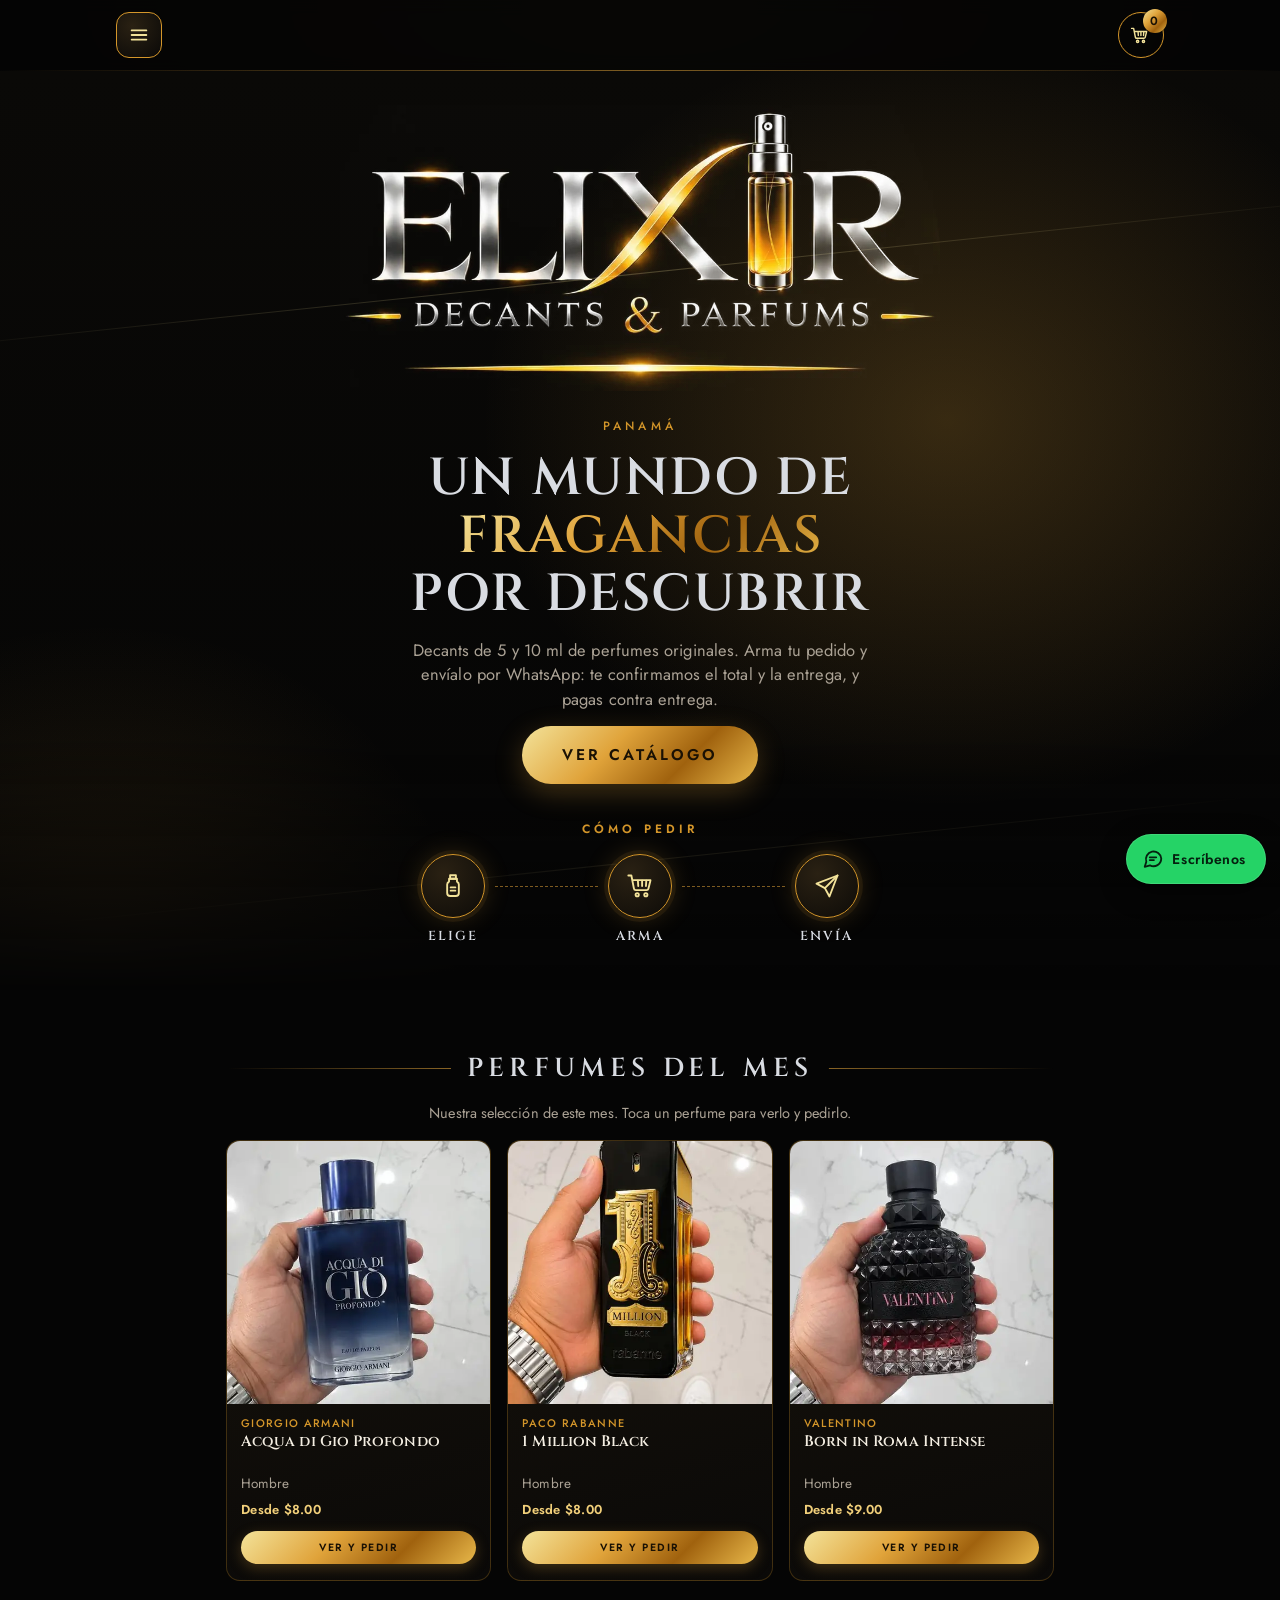
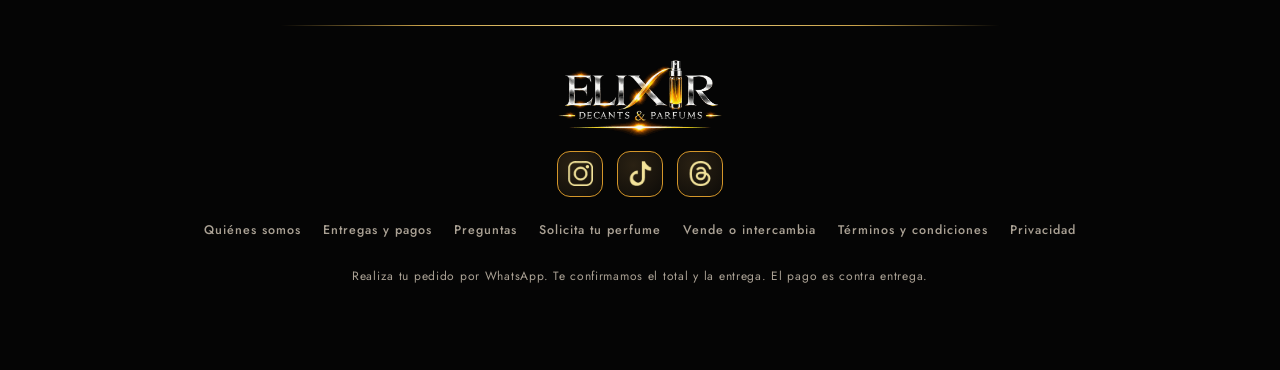
==== index.html @ bfa47cfe "Update index.html" ====
<!DOCTYPE html>
<html lang="es">
<head>
<meta charset="utf-8">
<meta name="viewport" content="width=device-width, initial-scale=1">
<title>ELIXIR Decants &amp; Parfums · Perfumes originales en Panamá</title>
<meta name="description" content="Decants de 5 y 10 ml de perfumes originales, de diseñador y árabes, en Panamá. Arma tu pedido y envíalo por WhatsApp.">
<link rel="canonical" href="https://elixirpty.github.io/">
<meta name="robots" content="index,follow,max-image-preview:large">
<meta name="theme-color" content="#050505">
<meta property="og:type" content="website">
<meta property="og:locale" content="es_PA">
<meta property="og:site_name" content="ELIXIR Decants &amp; Parfums">
<meta property="og:title" content="ELIXIR Decants &amp; Parfums · Perfumes originales en Panamá">
<meta property="og:description" content="Decants de 5 y 10 ml de perfumes originales, de diseñador y árabes, en Panamá. Arma tu pedido y envíalo por WhatsApp.">
<meta property="og:url" content="https://elixirpty.github.io/">
<meta property="og:image" content="https://elixirpty.github.io/img/og.jpg">
<meta name="twitter:card" content="summary">
<link rel="icon" type="image/png" href="img/favicon.png">
<link rel="apple-touch-icon" href="img/apple-touch-icon.png">
<script type="application/ld+json">
{"@context":"https://schema.org","@graph":[
{"@type":"WebSite","@id":"https://elixirpty.github.io/#web","url":"https://elixirpty.github.io/","name":"ELIXIR Decants & Parfums","inLanguage":"es-PA"},
{"@type":"OnlineStore","@id":"https://elixirpty.github.io/#tienda","name":"ELIXIR Decants & Parfums","alternateName":"ELIXIR","url":"https://elixirpty.github.io/","logo":"https://elixirpty.github.io/img/logo-redondo.jpg","image":"https://elixirpty.github.io/img/og.jpg","description":"Decants de 5 y 10 ml de perfumes originales, de diseñador y árabes, en Panamá.","areaServed":{"@type":"Country","name":"Panamá"},"sameAs":["https://instagram.com/elixirdecantspty","https://www.tiktok.com/@elixirpty","https://www.threads.net/@elixirdecantspty"]}
]}
</script>
<link rel="preconnect" href="https://fonts.googleapis.com">
<link rel="preconnect" href="https://fonts.gstatic.com" crossorigin>
<link href="https://fonts.googleapis.com/css2?family=Cinzel:wght@500;600;700&family=Jost:wght@400;500;600&display=swap" rel="stylesheet">
<link rel="stylesheet" href="assets/app.css?v=14">
<link rel="stylesheet" href="assets/vitrina.css?v=5">
</head>
<body data-page="inicio">
<noscript><p style="padding:24px">Activa JavaScript para ver el catálogo y armar tu pedido. Páginas: <a href="index.html">Inicio</a> · <a href="catalogo.html">Catálogo</a> · <a href="promo.html">Promo</a> · <a href="quienes-somos.html">Quiénes somos</a> · <a href="entregas.html">Entregas y pagos</a> · <a href="preguntas-frecuentes.html">Preguntas</a></p></noscript>
<div id="page">
  <main id="main">
<section class="hero" id="top">
      <div class="hero-bg" aria-hidden="true"></div>
      <div class="wrap hero-in">
        <img class="hero-logo" src="img/logo-letras.webp" alt="ELIXIR Decants &amp; Parfums" width="1020" height="486" fetchpriority="high">
        <div class="hero-copy">
          <p class="kick">Panamá</p>
          <h1>Un mundo de <em>fragancias</em> por descubrir</h1>
          <p class="lead">Decants de 5 y 10 ml de perfumes originales. Arma tu pedido y envíalo por WhatsApp: te confirmamos el total y la entrega, y pagas contra entrega.</p>
          <a class="cta" href="catalogo.html">Ver catálogo</a>
        </div>
        <div class="how">
          <h2 class="how-t" id="how-title">Cómo pedir</h2>
          <ol class="steps2" aria-labelledby="how-title">
            <li><span class="si" aria-hidden="true"><svg viewBox="0 0 24 24" fill="none" stroke="currentColor" stroke-width="1.6" stroke-linecap="round" stroke-linejoin="round"><path d="M9.5 2.8h5v3h-5z"/><path d="M8.6 5.8h6.8v2.4c1 .5 1.6 1.4 1.6 2.6V18a2.6 2.6 0 0 1-2.6 2.6H9.6A2.6 2.6 0 0 1 7 18v-7.2c0-1.2.6-2.1 1.6-2.6z"/><path d="M10 13.2h4M10 16h4"/></svg></span><b>Elige</b><span class="sr">Selecciona tu fragancia y tamaño.</span></li>
            <li><span class="si" aria-hidden="true"><svg viewBox="0 0 24 24" fill="none" stroke="currentColor" stroke-width="1.6" stroke-linecap="round" stroke-linejoin="round"><path d="M2 3h2.6l2.2 11.2a1.6 1.6 0 0 0 1.6 1.3h9.2a1.6 1.6 0 0 0 1.6-1.2L21 7H5.4"/><path d="M10.2 7.4l.3 4.6M13.8 7.4v4.6M17.4 7.4l-.3 4.6"/><circle cx="9.6" cy="19.5" r="1.4"/><circle cx="17" cy="19.5" r="1.4"/></svg></span><b>Arma</b><span class="sr">Revisa tu pedido y completa tus datos.</span></li>
            <li><span class="si" aria-hidden="true"><svg viewBox="0 0 24 24" fill="none" stroke="currentColor" stroke-width="1.6" stroke-linecap="round" stroke-linejoin="round"><path d="M21 3 10.2 13.8"/><path d="M21 3l-6.9 18-3.9-7.2L3 10z"/></svg></span><b>Envía</b><span class="sr">Envíalo por WhatsApp y lo confirmamos contigo.</span></li>
          </ol>
        </div>
      </div>
    </section>
    <section class="wrap" id="mes" hidden>
      <div class="tools"><h2><span class="ttl">Perfumes del mes</span></h2></div>
      <p class="mes-sub">Nuestra selección de este mes. Toca un perfume para verlo y pedirlo.</p>
      <div class="mes-grid" id="mes-grid"></div>
    </section>
<section class="wrap reviews" id="resenas" aria-labelledby="res-title" hidden>
      <h2 id="res-title">Lo que dicen nuestros clientes</h2>
      <div class="rv-list" id="rv-list"></div>
    </section>
  </main>
</div>
<script src="data/catalogo.js?v=20261120030827"></script>
<script src="assets/app.js?v=28"></script>
<script src="assets/vitrina.js?v=5"></script>
</body>
</html>
---- assets/app.css ----
:root{
  /* Identidad ELIXIR: negro profundo, dorado ámbar del logo y plata cromada. Cinzel para títulos (como las letras del logo), Jost para el resto. */
  --bg:#050505; --surface:#100e0b; --ink:#F4EEE2; --muted:#ABA295; --line:rgba(212,150,42,.26);
  --accent:#E0A33A; --accent-ink:#1A1104;
  --gold-hi:#F3E39A; --gold:#D4962A; --gold-lo:#9A5F0C; --silver:#D9DCE2;
  --gold-grad:linear-gradient(135deg,#F3E39A 0%,#E0A33A 38%,#A0620E 68%,#E8B84A 100%);
  --wa:#25D366; --wa-ink:#04180B; --warn:#FF8F7E;
  --glass:#1B1812; --glass-line:rgba(212,150,42,.45); --cap:#E0A33A; --liq-d:#8A6A2C; --liq-a:#E0A33A;
  --paper:#F4EEE2; --paper-ink:#111; --scrim:rgba(0,0,0,.72);
  --display:"Cinzel","Trajan Pro","Times New Roman",serif;
  --body:"Jost","Futura","Avenir Next",system-ui,-apple-system,"Segoe UI",sans-serif;
  --mono:"Jost","Futura",system-ui,-apple-system,"Segoe UI",sans-serif;
  color-scheme:dark;
}

*{box-sizing:border-box}
[hidden]{display:none!important}
html{-webkit-text-size-adjust:100%}
body{margin:0;background:var(--bg);color:var(--ink);font-family:var(--body);font-size:16px;line-height:1.5;padding-bottom:84px}
button,input,select,textarea{font-family:inherit}
:focus-visible{outline:2px solid var(--accent);outline-offset:2px}
.sr{position:absolute;width:1px;height:1px;overflow:hidden;clip:rect(0 0 0 0);white-space:nowrap}
.wrap{max-width:1080px;margin:0 auto;padding:0 16px}

.preview{background:var(--ink);color:var(--bg);font:12px/1.4 var(--mono);padding:8px 16px;text-align:center}

/* Encabezado */
.top{position:sticky;top:0;z-index:20;background:color-mix(in srgb,var(--bg) 92%,transparent);backdrop-filter:blur(8px);-webkit-backdrop-filter:blur(8px);border-bottom:1px solid var(--line)}
.top .wrap{display:flex;align-items:center;justify-content:space-between;gap:12px;height:62px}
.brand{display:flex;flex-direction:column;line-height:1}
.brand b{font-family:var(--display);font-weight:600;font-size:22px;letter-spacing:.24em}
.brand span{font:500 10px var(--mono);letter-spacing:.16em;text-transform:uppercase;color:var(--muted);margin-top:5px}
.cartbtn{display:inline-flex;align-items:center;gap:9px;border:1px solid var(--ink);background:transparent;color:var(--ink);padding:8px 8px 8px 15px;border-radius:999px;font:600 14px var(--body);cursor:pointer}
.cartbtn .n{background:var(--accent);color:var(--accent-ink);min-width:24px;height:24px;padding:0 6px;border-radius:12px;display:inline-grid;place-items:center;font:500 12px var(--mono)}

/* Portada */
.hero{padding-top:38px;padding-bottom:18px}
.hero h1{font-family:var(--display);font-weight:500;font-size:clamp(34px,7.4vw,60px);line-height:1.04;letter-spacing:-.01em;margin:0 0 14px;max-width:15ch;text-wrap:balance}
.hero h1 em{font-style:italic;color:var(--accent)}
.hero p.lead{max-width:50ch;color:var(--muted);margin:0 0 24px}
.steps{display:grid;grid-template-columns:repeat(3,1fr);list-style:none;margin:0;padding:0;border:1px solid var(--line);border-radius:10px;background:var(--surface)}
.steps li{padding:13px 15px;border-right:1px solid var(--line);font-size:14px;line-height:1.4}
.steps li:last-child{border-right:0}
.steps b{display:block;font:500 11px var(--mono);letter-spacing:.12em;text-transform:uppercase;color:var(--accent);margin-bottom:5px}
@media (max-width:600px){
  .steps{grid-template-columns:1fr}
  .steps li{border-right:0;border-bottom:1px solid var(--line)}
  .steps li:last-child{border-bottom:0}
}

/* Filtros */
.tools{display:flex;flex-wrap:wrap;gap:12px 16px;align-items:center;justify-content:space-between;padding:26px 0 14px}
.tools :is(h1,h2){font:500 12px var(--mono);letter-spacing:.14em;text-transform:uppercase;margin:0;color:var(--muted);width:100%}
.chips{display:flex;gap:8px;flex-wrap:wrap}
.chip{border:1px solid var(--line);background:transparent;color:var(--ink);padding:8px 15px;border-radius:999px;font:500 14px var(--body);cursor:pointer}
.chip[aria-pressed="true"]{background:var(--ink);color:var(--bg);border-color:var(--ink)}
.search{flex:1 1 180px;max-width:320px}

/* Formularios */
input[type=text],input[type=email],input[type=search],input[type=date],input[type=time],select,textarea{width:100%;font-size:16px;color:var(--ink);background:var(--surface);border:1px solid var(--line);border-radius:8px;padding:11px 12px;line-height:1.3}
textarea{resize:vertical}
.bad{border-color:var(--warn)!important;box-shadow:0 0 0 1px var(--warn)}

/* Catálogo */
.grid{display:grid;grid-template-columns:1fr;gap:16px;padding-bottom:44px}
@media (min-width:640px){.grid{grid-template-columns:1fr 1fr}}
@media (min-width:1000px){.grid{grid-template-columns:repeat(3,1fr)}}
.card{display:grid;grid-template-columns:1fr;gap:14px;align-content:start;background:var(--surface);border:1px solid var(--line);border-radius:12px;padding:14px 14px 16px}
.vial{background:radial-gradient(circle at 50% 30%,var(--surface),var(--glass));border:1px solid var(--line);border-radius:10px;aspect-ratio:1/1;display:grid;place-items:center;overflow:hidden}
.vial svg{height:82%;width:auto;display:block}
.glass{fill:var(--glass);stroke:var(--glass-line);stroke-width:1.5}
.cap{fill:var(--cap)}
.liq-a{fill:var(--liq-a)}
.liq-d{fill:var(--liq-d)}
.paper{fill:var(--paper)}
.vt{font:500 8px var(--mono);fill:var(--paper-ink)}
.vt.big{font-size:10px}
.shine{fill:#fff;opacity:.45}
.shadow{fill:var(--ink);opacity:.14}
.marca{font:500 12px var(--mono);letter-spacing:.16em;text-transform:uppercase;color:var(--accent);margin:2px 0 4px}
.modelo{font-family:var(--display);font-weight:500;font-size:24px;line-height:1.1;margin:0 0 9px;text-wrap:balance}
.meta{font-size:13px;color:var(--muted);margin:0 0 8px;display:flex;flex-wrap:wrap;gap:6px 8px;align-items:center}
.tag{font:500 11px var(--mono);letter-spacing:.08em;text-transform:uppercase;padding:2px 7px;border:1px solid currentColor;border-radius:4px}
.tag.arabe{color:var(--accent)}
.tag.dis{color:var(--muted)}
.sku{font:11px var(--mono);letter-spacing:.08em;color:var(--muted);margin:0;text-transform:uppercase}
.incart{font:500 12px var(--mono);color:var(--accent);margin:6px 0 0;min-height:18px}
.sizes{grid-column:1/-1;display:grid;grid-template-columns:repeat(var(--n,3),minmax(0,1fr));gap:8px;border:0;padding:0;margin:0;min-width:0}
.sizes label{position:relative;display:block}
.sizes input{position:absolute;inset:0;width:100%;height:100%;margin:0;opacity:0;cursor:pointer}
.opt{display:flex;flex-direction:column;align-items:center;gap:2px;padding:10px 4px;border:1px solid var(--line);border-radius:8px;background:var(--bg)}
.opt .ml{font:500 12px var(--mono);letter-spacing:.06em;text-transform:uppercase;color:var(--muted)}
.opt .pr{font:500 15px var(--mono);font-variant-numeric:tabular-nums}
.sizes input:checked + .opt{border-color:var(--accent);box-shadow:inset 0 0 0 1px var(--accent);background:var(--surface)}
.sizes input:checked + .opt .ml{color:var(--accent)}
.sizes input:focus-visible + .opt{outline:2px solid var(--accent);outline-offset:2px}
.add{grid-column:1/-1;display:flex;justify-content:space-between;align-items:center;gap:12px;border:0;border-radius:8px;background:var(--ink);color:var(--bg);font:600 15px var(--body);padding:13px 16px;cursor:pointer}
.add .pr{font:500 15px var(--mono);font-variant-numeric:tabular-nums}
.add.ok{background:var(--accent);color:var(--accent-ink)}
.empty-cat{grid-column:1/-1;color:var(--muted);padding:24px 0}

/* Pie */
.foot{border-top:1px solid var(--line);padding:28px 0 36px;color:var(--muted);font-size:14px}
.foot .wrap{display:grid;gap:6px}
.foot b{font-family:var(--display);font-weight:600;letter-spacing:.2em;color:var(--ink)}
.foot p{margin:0}
.foot .fine{font:12px/1.5 var(--mono)}

/* Barra inferior */
.bar{position:fixed;left:0;right:0;bottom:0;z-index:30;background:var(--ink);color:var(--bg);padding:8px 16px calc(8px + env(safe-area-inset-bottom));display:none}
.bar.on{display:block}
.bar button{display:flex;width:100%;max-width:1080px;margin:0 auto;justify-content:space-between;align-items:center;gap:12px;background:none;border:0;color:inherit;font:600 15px var(--body);padding:8px 0;cursor:pointer}
.bar .t{font:500 16px var(--mono);font-variant-numeric:tabular-nums}

/* Panel del pedido */
.scrim{position:fixed;inset:0;background:var(--scrim);z-index:40;opacity:0;pointer-events:none;transition:opacity .2s}
.scrim.on{opacity:1;pointer-events:auto}
.drawer{position:fixed;z-index:50;left:0;right:0;bottom:0;height:92%;display:flex;flex-direction:column;background:var(--bg);color:var(--ink);border-radius:16px 16px 0 0;box-shadow:0 -8px 30px rgba(0,0,0,.25);transform:translateY(100%);visibility:hidden;transition:transform .25s ease,visibility 0s linear .25s}
.drawer.on{transform:none;visibility:visible;transition:transform .25s ease,visibility 0s}
@media (min-width:760px){
  .drawer{left:auto;top:0;width:470px;height:100%;border-radius:0;transform:translateX(100%)}
}
@media (prefers-reduced-motion:reduce){.drawer,.scrim{transition:none!important}}
.dhead{display:flex;justify-content:space-between;align-items:flex-start;gap:12px;padding:18px 16px 12px;border-bottom:1px solid var(--line)}
.dhead h2{font-family:var(--display);font-weight:500;font-size:28px;line-height:1.1;margin:0}
.dhead .code{font:500 12px var(--mono);letter-spacing:.1em;color:var(--muted);margin:4px 0 0}
.x{border:1px solid var(--line);background:transparent;color:var(--ink);width:40px;height:40px;border-radius:50%;font-size:20px;line-height:1;cursor:pointer;flex:none}
.dbody{flex:1;overflow-y:auto;padding:4px 16px 24px;overscroll-behavior:contain}
.empty{padding:32px 0;color:var(--muted)}
.sent{margin:14px 0 4px;padding:14px;border:1px solid var(--accent);border-radius:10px;background:var(--surface)}
.sent p{margin:0 0 10px;font-size:14px}
.sent b{font-family:var(--mono);font-weight:500}
.lines{list-style:none;margin:0;padding:0}
.line{display:grid;grid-template-columns:1fr auto;gap:3px 12px;padding:14px 0;border-bottom:1px solid var(--line);align-items:center}
.ln-name{margin:0;font-weight:600;line-height:1.25}
.ln-total{margin:0;font:500 15px var(--mono);font-variant-numeric:tabular-nums;text-align:right}
.ln-size{margin:0;font-size:13px;color:var(--muted)}
.step{display:inline-flex;align-items:center;gap:2px;justify-self:end;margin-top:4px}
.step button{width:40px;height:40px;border:1px solid var(--line);background:var(--surface);color:var(--ink);border-radius:8px;font-size:18px;cursor:pointer}
.step span{min-width:30px;text-align:center;font:500 15px var(--mono)}
.sum{padding:14px 0;border-bottom:1px solid var(--line);display:grid;gap:6px}
.sum div{display:flex;justify-content:space-between;font-size:14px}
.sum dt{color:var(--muted)}
.sum dd{margin:0;font:500 14px var(--mono);font-variant-numeric:tabular-nums}
.sum{margin:0}
.dbody h3{font:500 12px var(--mono);letter-spacing:.14em;text-transform:uppercase;color:var(--muted);margin:22px 0 12px}
.field{display:grid;gap:6px;margin:0 0 14px;border:0;padding:0;min-width:0}
.field > label,.field > legend{font:500 12px var(--mono);letter-spacing:.08em;text-transform:uppercase;color:var(--muted);padding:0}
.hint{font-size:13px;color:var(--muted);margin:0}
.row2{display:grid;grid-template-columns:1fr 1fr;gap:10px}
.seg2{display:grid;grid-template-columns:1fr 1fr;gap:8px}
.seg2 label{position:relative;display:block}
.seg2 input{position:absolute;inset:0;width:100%;height:100%;margin:0;opacity:0;cursor:pointer}
.seg2 .opt{padding:12px 6px;font-weight:500;font-size:15px}
.seg2 input:checked + .opt{border-color:var(--accent);box-shadow:inset 0 0 0 1px var(--accent);background:var(--surface);color:var(--accent)}
.seg2 input:focus-visible + .opt{outline:2px solid var(--accent);outline-offset:2px}
details{margin-top:6px}
summary{cursor:pointer;font-size:14px;color:var(--muted);padding:6px 0}
details textarea{font:13px/1.5 var(--mono);margin-top:8px}
.dfoot{padding:12px 16px calc(12px + env(safe-area-inset-bottom));border-top:1px solid var(--line);background:var(--bg);display:grid;gap:8px}
.tot{display:flex;justify-content:space-between;align-items:baseline}
.tot span{font:500 12px var(--mono);letter-spacing:.1em;text-transform:uppercase;color:var(--muted)}
.tot b{font:500 24px var(--mono);font-variant-numeric:tabular-nums}
.errs{border:1px solid var(--warn);border-radius:8px;padding:8px 12px;font-size:14px;line-height:1.35;color:var(--warn)}
.errs p{margin:0}
.btn{display:flex;justify-content:center;align-items:center;gap:8px;width:100%;border:0;border-radius:10px;padding:15px 16px;font:600 16px var(--body);cursor:pointer;text-decoration:none}
.btn.wa{background:var(--wa);color:var(--wa-ink)}
.btn.ghost{background:transparent;color:var(--ink);border:1px solid var(--line);padding:10px 16px;font-size:15px}
.btn.solid{background:var(--ink);color:var(--bg)}
.fine2{font-size:13px;color:var(--muted);margin:14px 0 0;line-height:1.45}
.toast{position:fixed;left:50%;bottom:110px;transform:translateX(-50%);z-index:60;background:var(--ink);color:var(--bg);padding:10px 16px;border-radius:8px;font-size:14px;max-width:min(92vw,420px);text-align:center}

.liq-m{fill:var(--accent);opacity:.85}
.line.gift .ln-total{color:var(--accent)}
.nudge{margin:12px 0 0;padding:10px 12px;border:1px dashed var(--glass-line);border-radius:8px;font-size:14px;line-height:1.4;color:var(--muted)}
.vial{position:relative}
.vial img{width:100%;height:100%;object-fit:cover;display:block}
.vial svg.rib{position:absolute;top:0;left:0;width:44%;height:auto;aspect-ratio:1/1;z-index:3;pointer-events:none;filter:drop-shadow(1.5px 2.5px 2px rgba(0,0,0,.35))}
.rib text{font:800 12.5px/1 "Helvetica Neue",Arial,sans-serif;letter-spacing:.04em;fill:#fff}
.sizes input:disabled{cursor:not-allowed}
.sizes input:disabled + .opt{opacity:.55;background:var(--bg);border-style:dashed}
.sizes input:disabled + .opt .pr{text-decoration:line-through;color:var(--muted)}
.sizes input:disabled + .opt .ml{text-align:center}
.sizes input:disabled + .opt .ml::after{content:"agotado";display:block;font-size:10px;letter-spacing:.06em;color:#b3261e}
.sizes input:disabled:checked + .opt{border-color:var(--line);box-shadow:none}
.add:disabled{background:var(--line);color:var(--muted);cursor:not-allowed}
.szb{position:absolute;left:6px;bottom:6px;background:var(--ink);color:var(--bg);font:500 10px var(--mono);letter-spacing:.06em;text-transform:uppercase;padding:2px 6px;border-radius:4px}

/* ====== Capa de marca ELIXIR (negro, dorado y plata) ====== */
body{background:var(--bg);font-weight:400;letter-spacing:.005em}
body::before{content:"";position:fixed;inset:0;z-index:-1;pointer-events:none;background:radial-gradient(70% 40% at 50% 0,rgba(212,150,42,.10),transparent 70%)}
::selection{background:var(--gold);color:#1A1104}
.gold-text{background:var(--gold-grad);-webkit-background-clip:text;background-clip:text;color:transparent;-webkit-text-fill-color:transparent}

/* Encabezado */
.top{background:rgba(5,5,5,.86);border-bottom:1px solid transparent;border-image:linear-gradient(90deg,transparent,rgba(224,163,58,.55),transparent) 1}
.top .wrap{height:70px}
.brand{display:block;line-height:0;border-radius:50%}
.brand img{height:52px;width:52px;border-radius:50%;display:block;box-shadow:0 0 0 1px rgba(224,163,58,.45),0 0 18px rgba(224,163,58,.3)}
.cartbtn{border:1px solid var(--gold);color:var(--gold-hi);padding:7px 7px 7px 16px;font:500 13px var(--body);letter-spacing:.14em;text-transform:uppercase;transition:background .2s,box-shadow .2s}
.cartbtn:hover{background:rgba(224,163,58,.1);box-shadow:0 0 18px rgba(224,163,58,.25)}
.cartbtn .n{background:var(--gold-grad);color:var(--accent-ink);font:600 12px var(--body)}
.cartbtn .cart-ic{width:19px;height:19px;flex:none;margin-left:-3px}

/* Portada / banner */
.hero{position:relative;padding:0;max-width:none;overflow:hidden;isolation:isolate}
.hero-bg{position:absolute;inset:0;z-index:-1;-webkit-mask-image:linear-gradient(180deg,#000 72%,transparent);mask-image:linear-gradient(180deg,#000 72%,transparent);background:
  radial-gradient(52% 60% at 74% 38%,rgba(224,163,58,.22),transparent 70%),
  radial-gradient(40% 50% at 8% 95%,rgba(224,163,58,.12),transparent 70%),
  linear-gradient(180deg,#0a0907 0%,#050505 100%)}
.hero-bg::before,.hero-bg::after{content:"";position:absolute;height:1px;left:-10%;right:-10%;background:linear-gradient(90deg,transparent,rgba(243,227,154,.55),transparent);transform:rotate(-6deg)}
.hero-bg::before{top:22%;opacity:.45}
.hero-bg::after{bottom:14%;opacity:.3;transform:rotate(-6deg) scaleX(.8)}
.hero-in{display:grid;gap:20px;justify-items:center;text-align:center;padding-top:24px;padding-bottom:30px}
.hero-logo{width:min(92vw,560px);height:auto;aspect-ratio:1020/486;display:block;mix-blend-mode:screen}
.hero-copy{display:grid;gap:14px;justify-items:center}
.hero .kick{font:500 12px var(--body);letter-spacing:.34em;text-transform:uppercase;color:var(--gold);margin:0}
.hero h1{font-family:var(--display);font-weight:600;font-size:clamp(28px,7vw,52px);line-height:1.12;letter-spacing:.03em;text-transform:uppercase;margin:0;max-width:16ch;color:var(--silver);text-wrap:balance}
.hero h1 em{font-style:normal;background:var(--gold-grad);-webkit-background-clip:text;background-clip:text;color:transparent;-webkit-text-fill-color:transparent}
.hero p.lead{max-width:46ch;color:var(--muted);margin:0;font-size:16.5px}
.cta{display:inline-flex;align-items:center;justify-content:center;gap:10px;min-height:50px;padding:0 30px;border-radius:999px;background:var(--gold-grad);color:var(--accent-ink);font:600 14px var(--body);letter-spacing:.2em;text-transform:uppercase;text-decoration:none;box-shadow:0 8px 28px rgba(224,163,58,.28);transition:transform .2s,box-shadow .2s}
.cta:hover{transform:translateY(-1px);box-shadow:0 12px 34px rgba(224,163,58,.42)}
.steps{width:100%;max-width:820px;margin:6px 0 0;background:rgba(16,14,11,.7);border:1px solid var(--line);border-radius:14px;text-align:left}
.steps li{border-right:1px solid var(--line);color:var(--muted);font-size:14.5px}
.steps b{font:600 13px var(--display);letter-spacing:.12em;color:var(--gold);margin-bottom:6px}
@media (max-width:600px){.steps li{border-right:0;border-bottom:1px solid var(--line)}.steps li:last-child{border-bottom:0}}
@media (min-width:880px){
  .hero-in{gap:26px;padding-top:34px;padding-bottom:46px}
  .hero h1{max-width:20ch}
  .hero-logo{width:min(100%,600px)}
}

/* Títulos de sección */
.tools{padding:34px 0 16px}
.tools :is(h1,h2){display:block;font:600 clamp(20px,5vw,26px) var(--display);letter-spacing:.2em;text-transform:uppercase;color:var(--silver);text-align:center}
.tools :is(h1,h2) .ttl{display:flex;align-items:center;gap:16px;justify-content:center}
.tools :is(h1,h2) .ttl::before,.tools :is(h1,h2) .ttl::after{content:"";flex:1;height:1px;background:linear-gradient(90deg,transparent,rgba(224,163,58,.6))}
.tools :is(h1,h2) .ttl::after{transform:scaleX(-1)}
.tools :is(h1,h2) .cnt{display:block;margin-top:8px;font:500 12px var(--body);letter-spacing:.32em;color:var(--gold)}
@media (max-width:640px){.search{flex:1 1 100%;max-width:none}}
.chips{flex:1 1 auto}
.chip{border:1px solid var(--line);color:var(--ink);font:500 13px var(--body);letter-spacing:.14em;text-transform:uppercase;padding:9px 18px;transition:border-color .2s,background .2s}
.chip:hover{border-color:var(--gold)}
.chip[aria-pressed="true"]{background:var(--gold-grad);color:var(--accent-ink);border-color:transparent;font-weight:600}
.chips{justify-content:center}
.tools .chips-gen{flex:1 1 100%;margin-top:-2px}
.chips-gen .chip{font-size:12px;padding:7px 15px;letter-spacing:.12em}
.chip small{display:block;margin-top:2px;font:600 8.5px var(--body);letter-spacing:.14em;color:var(--gold)}
.chip[aria-pressed="true"] small{color:var(--accent-ink)}
.chip.soon{opacity:.7}
.cnt .sel,.cnt .n{display:block}
.cnt .sel{color:var(--gold-hi);letter-spacing:.2em}
.cnt .sel + .n{margin-top:5px;color:var(--muted);font-size:11px;letter-spacing:.22em}
@media (max-width:640px){
  .chip{padding:8px 14px;letter-spacing:.1em}
  .chips-gen .chip{padding:7px 12px;font-size:12px;letter-spacing:.08em}
}
.soon-box{grid-column:1/-1;display:grid;gap:10px;justify-items:center;text-align:center;padding:34px 18px;border:1px dashed var(--line);border-radius:16px;background:rgba(224,163,58,.04)}
.soon-box b{font:600 14px var(--display);letter-spacing:.24em;text-transform:uppercase;color:var(--gold)}
.soon-box p{margin:0;max-width:34ch;color:var(--muted);line-height:1.5}
.soon-box .avisa{grid-column:auto;width:100%;max-width:320px}
input[type=text],input[type=email],input[type=search],input[type=date],input[type=time],select,textarea{background:#14110d;border:1px solid rgba(212,150,42,.3);color:var(--ink)}
input::placeholder,textarea::placeholder{color:#7d7568}
input:focus,select:focus,textarea:focus{outline:0;border-color:var(--gold);box-shadow:0 0 0 3px rgba(224,163,58,.18)}
input[type=date],input[type=time]{color-scheme:dark}

/* Promo estilo póster: números grandes, frascos y lazo rojo */
.promo{padding-top:10px;padding-bottom:8px}
.poster{position:relative;max-width:640px;margin:0 auto;padding:68px 10px 20px;border:1px solid var(--line);border-radius:18px;overflow:hidden;background:radial-gradient(90% 40% at 50% 0,rgba(224,163,58,.22),transparent 70%),linear-gradient(180deg,#140f08,#070605)}
.bow{position:absolute;top:0;left:0;width:clamp(146px,41vw,200px);height:auto;aspect-ratio:1/1;pointer-events:none;overflow:visible}
.poster :is(h1,h2){margin:0;text-align:center;line-height:1.1;text-transform:uppercase;display:grid;gap:6px;background:none;-webkit-text-fill-color:initial;color:inherit}
.poster :is(h1,h2) span{background:var(--gold-grad);-webkit-background-clip:text;background-clip:text;color:transparent;-webkit-text-fill-color:transparent}
.poster :is(h1,h2) .t1{font:700 clamp(40px,11.5vw,54px)/1 var(--display);letter-spacing:.14em;padding-left:.14em}
.poster :is(h1,h2) .t2{font:600 clamp(18px,5.4vw,24px)/1 var(--display);letter-spacing:.2em;padding-left:.2em}
.orn{display:flex;align-items:center;gap:10px;margin:14px 20px 0}
.orn::before,.orn::after{content:"";flex:1;height:1px;background:linear-gradient(90deg,transparent,var(--gold))}
.orn::after{transform:scaleX(-1)}
.orn i{width:7px;height:7px;transform:rotate(45deg);background:var(--gold-grad)}
.seg{display:flex;gap:8px;justify-content:center;flex-wrap:wrap;margin:16px 0 6px}
.seg:empty{display:none}
.seg-b{appearance:none;cursor:pointer;min-height:42px;padding:0 20px;border:1px solid var(--line);border-radius:999px;background:transparent;color:var(--muted);font:500 12.5px var(--body);letter-spacing:.16em;text-transform:uppercase;transition:background .2s,color .2s,border-color .2s}
.seg-b:hover{border-color:var(--gold);color:var(--ink)}
.seg-b.on{background:var(--gold-grad);color:var(--accent-ink);border-color:transparent;font-weight:600}
.seg-b:focus-visible{outline:2px solid var(--gold-hi);outline-offset:2px}
.promo-ctx{display:flex;align-items:center;gap:12px;margin:2px 0 16px;padding:12px 14px;border:1px solid var(--gold);border-radius:14px;background:linear-gradient(90deg,rgba(224,163,58,.16),rgba(224,163,58,.04));animation:rise .3s ease both}
.promo-ctx[hidden]{display:none}
.promo-ctx .t{flex:1;font:400 13.5px/1.45 var(--body);color:var(--ink)}
.promo-ctx .t b{display:block;font:600 12px var(--body);letter-spacing:.16em;text-transform:uppercase;color:var(--gold-hi);margin-bottom:2px}
.promo-ctx button{flex:none;appearance:none;cursor:pointer;min-height:36px;padding:0 14px;border:1px solid var(--line);border-radius:999px;background:transparent;color:var(--gold-hi);font:500 11px var(--body);letter-spacing:.12em;text-transform:uppercase}
.promo-ctx button:hover{border-color:var(--gold)}
.hint{margin:16px 0 0;text-align:center;font:500 11px var(--body);letter-spacing:.3em;text-transform:uppercase;color:var(--gold)}
.eqs{margin-top:10px;display:grid;grid-template-columns:repeat(3,minmax(0,1fr));gap:8px}
.eq{appearance:none;-webkit-appearance:none;cursor:pointer;display:grid;grid-template-columns:1fr auto 1fr;align-items:start;justify-items:center;column-gap:2px;grid-template-rows:auto 1fr auto;row-gap:8px;padding:14px 4px 12px;border:1px solid var(--line);border-radius:12px;background:linear-gradient(180deg,#1b150b,#0d0b08);color:var(--ink);font:inherit;box-shadow:0 0 22px rgba(224,163,58,.06) inset;transition:transform .15s,border-color .2s,box-shadow .2s;animation:rise .4s ease both}
.eq:hover{border-color:var(--gold);box-shadow:0 0 24px rgba(224,163,58,.22),0 0 22px rgba(224,163,58,.06) inset}
.eq:active{transform:scale(.97)}
.eq:focus-visible{outline:2px solid var(--gold-hi);outline-offset:2px}
.eq .n{font:700 clamp(34px,10vw,46px)/.9 var(--display)}
.eq .n.a{background:linear-gradient(180deg,#fff,#A9AEB8);-webkit-background-clip:text;background-clip:text;color:transparent;-webkit-text-fill-color:transparent}
.eq .n.g{background:var(--gold-grad);-webkit-background-clip:text;background-clip:text;color:transparent;-webkit-text-fill-color:transparent}
.eq .p{font:200 20px/1 var(--body);color:var(--gold);padding-top:8px}
.eq .mv{display:flex;flex-wrap:wrap;gap:1px;justify-content:center;align-content:flex-start;width:35px;min-height:18px}
.eq .s{display:flex;gap:1px;justify-content:center;align-items:flex-start;width:35px}
.eq .gp{grid-column:1/-1;align-self:end;font:600 9px/1 var(--body);letter-spacing:.14em;text-transform:uppercase;background:var(--gold-grad);color:var(--accent-ink);padding:6px 10px;border-radius:6px;white-space:nowrap}
.eq .ic.dec{width:8px;height:18px;filter:drop-shadow(0 0 3px rgba(224,163,58,.3))}
.eq .ic.smp{width:10px;height:22px}
@media (min-width:400px){.eq .mv{width:39px}.eq .ic.dec{width:9px;height:20px}.eq .s{width:39px}.eq .ic.smp{width:12px;height:26px}.eq .gp{font-size:9.5px}}
@media (min-width:560px){.eqs{gap:14px}.eq{padding:20px 10px 16px;row-gap:12px;column-gap:6px}.eq .n{font-size:56px}.eq .p{font-size:26px;padding-top:10px}.eq .mv{width:60px}.eq .ic.dec{width:12px;height:26px}.eq .s{width:52px}.eq .ic.smp{width:15px;height:33px}.eq .gp{font-size:11px;padding:8px 14px}}
.ic{display:block;flex:none}
.ic.smp{width:15px;height:33px;filter:drop-shadow(0 0 7px rgba(243,227,154,.7));animation:glint 2.6s ease-in-out infinite}
.ic.smp:nth-child(2){animation-delay:.3s}.ic.smp:nth-child(3){animation-delay:.6s}
@keyframes glint{0%,100%{filter:drop-shadow(0 0 3px rgba(243,227,154,.35))}50%{filter:drop-shadow(0 0 9px rgba(243,227,154,.95))}}
@media (prefers-reduced-motion:reduce){.ic.smp,.eq{animation:none}}
.pn .gift{width:1.2em;height:1.2em;vertical-align:-.22em;margin-left:.1em}
.pn{padding:0 6px;margin:14px 0 0;text-align:center;font:400 12.5px/1.5 var(--body);color:var(--muted)}
.pn b{display:block;font-weight:500;color:var(--ink)}

/* Tarjetas */
.grid{gap:18px}
.card{background:linear-gradient(180deg,#14110d 0%,#0b0a08 100%);border:1px solid var(--line);border-radius:16px;padding:12px 12px 16px;transition:transform .25s,border-color .25s,box-shadow .25s;animation:rise .5s ease both}
.card:hover{transform:translateY(-3px);border-color:rgba(224,163,58,.6);box-shadow:0 14px 40px rgba(0,0,0,.6),0 0 30px rgba(224,163,58,.12)}
@keyframes rise{from{opacity:0;transform:translateY(10px)}to{opacity:1;transform:none}}
@media (prefers-reduced-motion:reduce){.card{animation:none}.card:hover{transform:none}}
.vial{background:radial-gradient(circle at 50% 35%,#1d1912,#0a0908);border:1px solid rgba(212,150,42,.18);border-radius:12px}
.shine{fill:#fff;opacity:.3}
.shadow{fill:#000;opacity:.5}
.marca{font:600 12px var(--body);letter-spacing:.26em;color:var(--gold);margin:4px 0 6px}
.modelo{font:600 19px/1.2 var(--display);letter-spacing:.04em;text-transform:uppercase;color:var(--ink);margin:0 0 10px}
.meta{color:var(--muted)}
.tag{font:500 10.5px var(--body);letter-spacing:.16em;border-radius:999px;padding:3px 10px}
.tag.arabe{color:var(--gold-hi);border-color:rgba(224,163,58,.6)}
.tag.dis{color:var(--silver);border-color:rgba(217,220,226,.4)}
.sku{font:400 11px var(--body);letter-spacing:.14em;color:#7d7568}
.incart{font:500 12px var(--body);letter-spacing:.06em;color:var(--gold-hi)}
.opt{background:#0b0a08;border:1px solid rgba(212,150,42,.28);border-radius:10px;padding:11px 4px;transition:border-color .2s,background .2s}
.opt .ml{font:500 11.5px var(--body);letter-spacing:.14em;color:var(--muted)}
.opt .pr{font:600 16px var(--body)}
.sizes input:checked + .opt{border-color:var(--gold);box-shadow:0 0 0 1px var(--gold),0 0 22px rgba(224,163,58,.2);background:rgba(224,163,58,.1)}
.sizes input:checked + .opt .ml{color:var(--gold-hi)}
.add{background:var(--gold-grad);color:var(--accent-ink);border-radius:10px;font:600 13.5px var(--body);letter-spacing:.18em;text-transform:uppercase;padding:14px 16px;transition:filter .2s,transform .15s}
.add:hover{filter:brightness(1.08)}
.add:active{transform:scale(.98)}
.add .pr{font:600 15px var(--body);letter-spacing:.04em}
.add.ok{background:linear-gradient(135deg,#fff6d0,#f3e39a);color:var(--accent-ink)}
.add:disabled{background:#1b1812;color:#7d7568;border:1px solid var(--line);filter:none}
.szb{background:rgba(0,0,0,.78);color:var(--gold-hi);border:1px solid var(--line);letter-spacing:.14em;font-family:var(--body)}
.sizes input:disabled + .opt{background:#0b0a08}

/* Barra inferior */
.bar{background:var(--gold-grad);color:var(--accent-ink);box-shadow:0 -10px 30px rgba(0,0,0,.6)}
.bar button{font:600 14px var(--body);letter-spacing:.14em;text-transform:uppercase}
.bar .t{font:700 17px var(--body);letter-spacing:.02em}

/* Pedido (panel lateral) */
.drawer{background:#0a0908;border-top:1px solid rgba(224,163,58,.5);box-shadow:0 -10px 50px rgba(0,0,0,.8)}
@media (min-width:760px){.drawer{border-top:0;border-left:1px solid rgba(224,163,58,.4)}}
.dhead{border-bottom:1px solid var(--line)}
.dhead h2{font:600 24px var(--display);letter-spacing:.1em;text-transform:uppercase;color:var(--silver)}
.dhead .code{font:500 12px var(--body);letter-spacing:.16em;color:var(--gold)}
.x{border:1px solid var(--line);color:var(--gold-hi)}
.ln-total,.sum dd,.tot b{font-family:var(--body);font-weight:600}
.step button{background:#14110d;border:1px solid var(--line);color:var(--gold-hi)}
.step span{font:600 15px var(--body)}
.dbody h3{font:600 12px var(--body);letter-spacing:.24em;color:var(--gold)}
.field > label,.field > legend{font:500 11.5px var(--body);letter-spacing:.16em;color:var(--muted)}
.seg2 input:checked + .opt{border-color:var(--gold);color:var(--gold-hi);box-shadow:0 0 0 1px var(--gold);background:rgba(224,163,58,.1)}
.tot span{font:500 12px var(--body);letter-spacing:.2em}
.tot b{font-size:26px;color:var(--gold-hi)}
.dfoot{background:#0a0908;border-top:1px solid var(--line)}
.btn{border-radius:12px;font:600 15px var(--body);letter-spacing:.1em;text-transform:uppercase}
.btn.wa{background:var(--wa);color:var(--wa-ink);box-shadow:0 6px 22px rgba(37,211,102,.22)}
.btn.ghost{border:1px solid var(--line);color:var(--gold-hi)}
.btn.solid{background:var(--gold-grad);color:var(--accent-ink)}
.sent{background:rgba(224,163,58,.07);border:1px solid var(--gold)}
.nudge{border:1px dashed var(--glass-line);color:var(--muted)}
.line.gift .ln-total{color:var(--gold-hi)}
.toast{background:#17130c;color:var(--gold-hi);border:1px solid var(--gold);box-shadow:0 10px 30px rgba(0,0,0,.6);font-weight:500}
.preview{background:var(--gold-grad);color:var(--accent-ink);font:600 12px var(--body);letter-spacing:.08em}
details textarea{font:12.5px/1.5 ui-monospace,Menlo,Consolas,monospace}

/* Pie */
.foot{border-top:1px solid transparent;border-image:linear-gradient(90deg,transparent,rgba(224,163,58,.55),transparent) 1;padding:34px 0 42px;text-align:center}
.foot .wrap{justify-items:center;gap:10px}
.foot img{height:78px;width:auto;display:block;margin-bottom:4px}
.foot .fine{font:400 12px/1.6 var(--body);letter-spacing:.06em}
html{scroll-behavior:smooth}
@media (prefers-reduced-motion:reduce){html{scroll-behavior:auto}}
#catalogo{scroll-margin-top:76px}
.sizes input:disabled + .opt .ml::after{color:#FF7A6B}

/* ---- Cómo pedir (íconos), decant, botón flotante, redes, etiquetas y reseñas ---- */
.how{width:100%;max-width:560px;margin:10px 0 0}
.how-t{font:600 12px var(--body);letter-spacing:.34em;text-transform:uppercase;color:var(--gold);margin:0 0 16px;text-align:center}
.steps2{display:grid;grid-template-columns:repeat(3,1fr);list-style:none;margin:0;padding:0}
.steps2 li{position:relative;display:grid;justify-items:center;gap:9px;text-align:center}
.steps2 li:not(:last-child)::after{content:"";position:absolute;top:32px;left:calc(50% + 42px);width:calc(100% - 84px);border-top:1.5px dashed rgba(224,163,58,.55)}
.steps2 .si{width:64px;height:64px;border-radius:50%;display:grid;place-items:center;color:var(--gold-hi);background:radial-gradient(circle at 35% 30%,#2a2113,#0d0b08);border:1.5px solid var(--gold);box-shadow:0 0 0 4px rgba(224,163,58,.08),0 0 26px rgba(224,163,58,.22)}
.steps2 .si svg{width:28px;height:28px}
.steps2 b{font:600 13px var(--display);letter-spacing:.16em;text-transform:uppercase;color:var(--silver)}
.decant{padding-top:6px}
.dec-card{display:flex;align-items:center;gap:18px;max-width:640px;margin:0 auto;padding:16px 18px;border:1px solid var(--line);border-radius:16px;background:linear-gradient(180deg,#14110d,#0b0a08)}
.dec-ic{flex:none;display:grid;place-items:center;width:50px;height:74px;border-radius:12px;background:radial-gradient(circle at 50% 35%,#2a2113,#0a0908);border:1px solid rgba(212,150,42,.28)}
.dec-ic svg{display:block;filter:drop-shadow(0 0 6px rgba(224,163,58,.35))}
.dec-tx h2{font:600 15px var(--display);letter-spacing:.14em;text-transform:uppercase;color:var(--silver);margin:0 0 6px}
.dec-tx p{margin:0;color:var(--muted);font-size:14.5px;line-height:1.5}
.fab{border:0;cursor:pointer;position:fixed;right:14px;bottom:calc(16px + env(safe-area-inset-bottom));z-index:25;display:inline-flex;align-items:center;justify-content:center;gap:8px;height:54px;width:54px;padding:0;border-radius:999px;background:var(--wa);color:#05200f;font:600 14px var(--body);letter-spacing:.04em;text-decoration:none;box-shadow:0 8px 24px rgba(0,0,0,.5),0 0 0 1px rgba(255,255,255,.12) inset;transition:transform .15s,bottom .2s}
.fab:hover{transform:translateY(-2px)}
.fab svg{width:26px;height:26px;flex:none}
.fab span{display:none}
.fab .ic-x{display:none}.fab.open .ic-wa{display:none}.fab.open .ic-x{display:block}
@media (min-width:640px){.fab{width:auto;padding:0 20px 0 16px;height:50px}.fab svg{width:22px;height:22px}.fab span{display:inline}}
.foot{padding-bottom:96px}
body.has-bar .fab{bottom:calc(78px + env(safe-area-inset-bottom))}
.social{display:flex;flex-wrap:wrap;gap:10px;justify-content:center}
.social{gap:14px}
.social a{display:inline-grid;place-items:center;width:46px;height:46px;border:1.5px solid var(--gold);border-radius:13px;overflow:hidden;color:var(--gold-hi);background:radial-gradient(circle at 35% 30%,#2a2113,#0d0b08);text-decoration:none;transition:background .2s,box-shadow .2s,transform .15s}
.social a svg{width:21px;height:21px}
.social a i.lg{display:block;width:25px;height:25px;background:currentColor;-webkit-mask:var(--m) center/contain no-repeat;mask:var(--m) center/contain no-repeat}
.social a:active{transform:scale(.94)}
.social a:hover{background:rgba(224,163,58,.1);box-shadow:0 0 16px rgba(224,163,58,.25)}
.card{position:relative}
.etq{position:absolute;top:22px;right:22px;z-index:4;display:inline-flex;align-items:center;gap:5px;padding:5px 10px 5px 8px;border-radius:999px;font:700 10.5px var(--body);letter-spacing:.1em;text-transform:uppercase;box-shadow:0 4px 12px rgba(0,0,0,.45);pointer-events:none}
.etq svg{width:12px;height:12px;flex:none}
.etq.nuevo{background:var(--silver);color:#14110d}
.etq.top{background:var(--gold-grad);color:var(--accent-ink)}
.faq{padding-top:34px;padding-bottom:10px;max-width:720px}
.faq h2{font:600 clamp(18px,4.6vw,24px) var(--display);letter-spacing:.18em;text-transform:uppercase;color:var(--silver);text-align:center;margin:0 0 18px}
.faq-list{display:grid;gap:10px}
.faq details{margin:0;border:1px solid var(--line);border-radius:14px;background:linear-gradient(180deg,#14110d,#0b0a08);overflow:hidden}
.faq summary{list-style:none;cursor:pointer;display:flex;align-items:center;justify-content:space-between;gap:12px;padding:15px 16px;color:var(--ink);font:500 15.5px/1.35 var(--body)}
.faq summary::-webkit-details-marker{display:none}
.faq summary::after{content:"";flex:none;width:9px;height:9px;border-right:2px solid var(--gold);border-bottom:2px solid var(--gold);transform:rotate(45deg) translate(-2px,-2px);transition:transform .2s}
.faq details[open]{border-color:rgba(212,150,42,.45)}
.faq details[open] summary::after{transform:rotate(-135deg) translate(-2px,-2px)}
.faq summary:focus-visible{outline:2px solid var(--gold-hi);outline-offset:-2px}
.faq .ans{padding:0 16px 16px;color:var(--muted);font-size:14.5px;line-height:1.6}
.faq .ans p{margin:0}
.faq .ans p+p{margin-top:8px}
.reviews{padding-top:34px;padding-bottom:10px}
.reviews h2{font:600 clamp(18px,4.6vw,24px) var(--display);letter-spacing:.18em;text-transform:uppercase;color:var(--silver);text-align:center;margin:0 0 18px}
.rv-list{display:grid;gap:14px;grid-template-columns:1fr}
@media (min-width:760px){.rv-list{grid-template-columns:repeat(3,1fr)}}
.rv{margin:0;padding:16px 16px 14px;border:1px solid var(--line);border-radius:16px;background:linear-gradient(180deg,#14110d,#0b0a08);display:grid;gap:10px;align-content:start}
.rv .st{display:flex;gap:3px;color:var(--gold)}
.rv .st svg{width:16px;height:16px}
.rv blockquote{margin:0;color:var(--ink);font-size:15px;line-height:1.55}
.rv figcaption{color:var(--gold);font:500 12px var(--body);letter-spacing:.14em;text-transform:uppercase}

/* ---- Sobre ELIXIR, entregas y pagos, aviso de reposición, pie ---- */
.about,.ship{padding-top:38px;padding-bottom:10px;max-width:860px}
.about h2,.ship h2{font:600 clamp(18px,4.6vw,24px) var(--display);letter-spacing:.18em;text-transform:uppercase;color:var(--silver);text-align:center;margin:0 0 14px}
.about-lead{max-width:600px;margin:0 auto 20px;text-align:center;color:var(--muted);font-size:15.5px;line-height:1.6}
.tiles{display:grid;gap:10px;grid-template-columns:1fr}
.tile{position:relative;appearance:none;width:100%;min-height:78px;display:flex;align-items:center;gap:14px;text-align:left;padding:14px 16px;border:1px solid var(--line);border-radius:16px;background:linear-gradient(180deg,#14110d,#0b0a08);color:var(--ink);font:inherit;cursor:pointer;text-decoration:none;transition:border-color .2s,transform .15s,box-shadow .2s}
.tile:hover{border-color:rgba(224,163,58,.6);box-shadow:0 10px 30px rgba(0,0,0,.5),0 0 24px rgba(224,163,58,.1)}
.tile:active{transform:scale(.985)}
.tile:focus-visible{outline:2px solid var(--gold-hi);outline-offset:2px}
.tile-ic{flex:none;display:grid;place-items:center;width:48px;height:48px;border-radius:13px;background:radial-gradient(circle at 50% 35%,#2a2113,#0a0908);border:1px solid rgba(212,150,42,.28);color:var(--gold-hi)}
.tile-ic svg{width:24px;height:24px}
.tile-tx{flex:1;min-width:0;display:grid;gap:3px}
.tile-tx b{font:600 14px/1.3 var(--display);letter-spacing:.12em;text-transform:uppercase;color:var(--ink)}
.tile-tx small{font:400 13.5px/1.4 var(--body);color:var(--muted)}
.tile-go{flex:none;width:9px;height:9px;margin-right:4px;border-right:2px solid var(--gold);border-top:2px solid var(--gold);transform:rotate(45deg)}
.tile.wa{border-color:rgba(37,211,102,.45)}
.tile.wa .tile-ic{color:var(--wa);border-color:rgba(37,211,102,.4)}
.tile.wa:hover{border-color:var(--wa);box-shadow:0 10px 30px rgba(0,0,0,.5),0 0 24px rgba(37,211,102,.14)}
@media (min-width:760px){
  .tiles{grid-template-columns:repeat(3,minmax(0,1fr))}
  .tile{flex-direction:column;align-items:flex-start;gap:14px;padding:18px;min-height:150px}
  .tile-go{position:absolute;top:22px;right:20px;margin:0}
}
.sheet{width:100%;max-width:560px;max-height:88vh;max-height:88dvh;margin:auto auto 0;padding:0;border:1px solid var(--glass-line);border-bottom:0;border-radius:22px 22px 0 0;background:#0f0d0a;color:var(--ink);overflow:hidden}
.sheet[open]{display:flex;flex-direction:column;animation:sheetup .28s ease both}
.sheet::backdrop{background:rgba(0,0,0,.74);backdrop-filter:blur(3px)}
@keyframes sheetup{from{transform:translateY(26px);opacity:0}to{transform:none;opacity:1}}
@media (prefers-reduced-motion:reduce){.sheet[open]{animation:none}}
@media (min-width:640px){.sheet{margin:auto;border-bottom:1px solid var(--glass-line);border-radius:22px}}
.sheet-h{flex:none;display:flex;align-items:center;gap:12px;padding:16px 16px 14px;border-bottom:1px solid var(--line)}
.sheet-h .tile-ic{width:44px;height:44px}
.sheet-h h3{flex:1;margin:0;font:600 15px/1.3 var(--display);letter-spacing:.14em;text-transform:uppercase;color:var(--silver)}
.sheet-b{flex:1;min-height:0;overflow:auto;-webkit-overflow-scrolling:touch;padding:16px 18px 6px}
.sheet-b p{margin:0 0 12px;color:var(--muted);font-size:15px;line-height:1.65}
.sheet-b b{color:var(--ink);font-weight:500}
.sheet-link{display:inline-flex;align-items:center;min-height:40px;margin:0 0 10px;color:var(--gold-hi);font:500 14px var(--body);letter-spacing:.06em;text-decoration:underline;text-underline-offset:3px}
.sheet-wa{flex:none;width:auto;margin:10px 18px calc(18px + env(safe-area-inset-bottom))}
.pays{list-style:none;margin:8px 0 0;padding:0;display:flex;flex-wrap:wrap;gap:8px}
.pays li{padding:6px 12px;border:1px solid var(--glass-line);border-radius:999px;color:var(--gold-hi);font:500 13px var(--body);letter-spacing:.04em}
.avisa{grid-column:1/-1;display:flex;align-items:center;justify-content:center;gap:8px;min-height:44px;padding:0 14px;border:1px solid var(--glass-line);border-radius:10px;color:var(--gold-hi);font:500 13.5px var(--body);letter-spacing:.04em;text-decoration:none;text-align:center;transition:background .2s,border-color .2s}
.avisa:hover{background:rgba(224,163,58,.1);border-color:var(--gold)}
.avisa svg{width:17px;height:17px;flex:none}
.card.out .avisa{opacity:1}
.fnav{display:flex;flex-wrap:wrap;justify-content:center;gap:6px 18px;margin:2px 0 4px}
.fnav a{color:var(--muted);font:500 12.5px var(--body);letter-spacing:.08em;text-decoration:none;padding:6px 2px;border-bottom:1px solid transparent}
.fnav a:hover{color:var(--gold-hi);border-bottom-color:var(--gold)}
.note{margin:-6px 0 14px;font:400 13px/1.45 var(--body);color:var(--muted)}
.note a{color:var(--gold-hi);text-decoration:underline;text-underline-offset:2px}
.ans a,.fine2 a{color:var(--gold-hi);text-decoration:underline;text-underline-offset:2px}
#nosotros,#entregas,#faq{scroll-margin-top:96px}
#promo{scroll-margin-top:88px}
.sheet-b .pays{margin:0 0 12px}
.top-l{display:flex;align-items:center;gap:12px;min-width:0}
.menubtn{flex:none;display:inline-grid;place-items:center;width:46px;height:46px;padding:0;border:1.5px solid var(--gold);border-radius:13px;color:var(--gold-hi);background:radial-gradient(circle at 35% 30%,#2a2113,#0a0908);cursor:pointer;transition:background .2s,box-shadow .2s}
.menubtn:hover{background:rgba(224,163,58,.12);box-shadow:0 0 16px rgba(224,163,58,.25)}
.menubtn:active{transform:scale(.95)}
.menubtn:focus-visible{outline:2px solid var(--gold-hi);outline-offset:2px}
.menubtn svg{width:22px;height:22px}
.sidemenu{width:min(88vw,340px);height:100vh;height:100dvh;max-height:none;margin:0 auto 0 0;padding:0;border:0;border-right:1px solid var(--glass-line);border-radius:0 22px 22px 0;background:#0c0a08;color:var(--ink);overflow:hidden}
.sidemenu[open]{display:flex;flex-direction:column;animation:menuin .26s ease both}
.sidemenu::backdrop{background:rgba(0,0,0,.74);backdrop-filter:blur(3px)}
@keyframes menuin{from{transform:translateX(-28px);opacity:0}to{transform:none;opacity:1}}
@media (prefers-reduced-motion:reduce){.sidemenu[open]{animation:none}}
.sm-h{flex:none;display:flex;align-items:center;gap:12px;padding:14px 14px 12px 16px;border-bottom:1px solid var(--line)}
.sm-h img{width:40px;height:40px;border-radius:50%;box-shadow:0 0 0 1px rgba(224,163,58,.45)}
.sm-t{flex:1;font:600 15px var(--display);letter-spacing:.2em;text-transform:uppercase;color:var(--silver)}
.sm-b{flex:1;min-height:0;overflow:auto;-webkit-overflow-scrolling:touch;padding:14px 12px 8px}
.sm-search{margin:0 4px 10px}
.sm-search input{width:100%;height:46px;padding:0 14px;border:1px solid var(--line);border-radius:12px;background:#14110d;color:var(--ink);font:400 15px var(--body)}
.sm-search input::placeholder{color:var(--muted)}
.sm-search input:focus{outline:2px solid var(--gold-hi);outline-offset:1px}
.sm-nav{display:grid;gap:2px}
.sm-nav a{display:flex;align-items:center;gap:14px;min-height:50px;padding:0 12px;border-radius:12px;color:var(--ink);font:500 15.5px var(--body);letter-spacing:.02em;text-decoration:none}
.sm-nav a svg{width:21px;height:21px;flex:none;color:var(--gold)}
.sm-nav a:hover,.sm-nav a:focus-visible{background:rgba(224,163,58,.1);outline:none}
.sm-sub{display:grid;gap:0;margin:0 0 4px 22px;padding-left:12px;border-left:1px solid var(--line)}
.sm-nav .sm-sub a{min-height:42px;padding:0 10px;color:var(--muted);font:400 14.5px var(--body)}
.sm-sub:empty{display:none}
.sm-sub{margin-bottom:6px}
.sm-grp{display:grid;gap:0;margin-bottom:6px}
.sm-nav .sm-sub .sm-grp>a small{margin-left:10px;font:600 10px var(--body);letter-spacing:.14em;text-transform:uppercase;color:var(--gold)}
.sm-gens{display:flex;flex-wrap:wrap;gap:6px;padding:0 10px 6px}
.sm-nav .sm-sub .sm-gens a{min-height:34px;padding:0 13px;border:1px solid var(--line);border-radius:999px;font:500 13px var(--body);color:var(--muted)}
.sm-nav .sm-sub .sm-gens a.soon{opacity:.55}
.sm-nav .sm-sub .sm-gens a:hover,.sm-nav .sm-sub .sm-gens a:focus-visible{border-color:var(--gold);color:var(--ink)}
.sm-sep{height:1px;margin:10px 8px;background:var(--line)}
.sm-f{flex:none;display:grid;gap:12px;padding:12px 16px calc(16px + env(safe-area-inset-bottom));border-top:1px solid var(--line)}
.sm-f .btn{width:100%}
.sm-f .social{gap:12px}
#catalogo,#resenas{scroll-margin-top:84px}
@media (min-width:760px){.ship .tiles{grid-template-columns:repeat(2,minmax(0,1fr))}.ship .tile{flex-direction:row;align-items:center;gap:14px;padding:14px 16px;min-height:84px}.ship .tile-go{position:static;margin:0 4px 0 0}}

/* ===== PÁGINAS (v6) ===== */
.pagehead{padding:34px 16px 6px;text-align:center;max-width:860px}
.pagehead h1{margin:0;font:600 clamp(22px,6vw,30px)/1.2 var(--display);letter-spacing:.18em;text-transform:uppercase;color:var(--silver)}
.pagehead h1 .ttl{display:flex;align-items:center;gap:16px;justify-content:center}
.pagehead h1 .ttl::before,.pagehead h1 .ttl::after{content:"";flex:1;height:1px;background:linear-gradient(90deg,transparent,rgba(224,163,58,.6))}
.pagehead h1 .ttl::after{transform:scaleX(-1)}
.pagehead .lead{margin:16px auto 0;max-width:48ch;color:var(--muted);font:400 16px/1.6 var(--body)}
.pagehead .upd{margin:12px 0 0;color:var(--muted);font-size:13px;letter-spacing:.04em}
.prose{max-width:720px;padding-top:6px;padding-bottom:30px}
.prose h2{font:600 15px var(--display);letter-spacing:.14em;text-transform:uppercase;color:var(--gold-hi);margin:30px 0 8px}
.prose p,.prose li{color:var(--muted);font-size:15.5px;line-height:1.65}
.prose p{margin:0 0 10px}
.prose ul{margin:0 0 10px;padding-left:20px}
.prose ul.pays{padding-left:0;margin:8px 0 12px}
.prose li{margin:4px 0}
.prose b{color:var(--ink);font-weight:500}
.prose a:not(.cta){color:var(--gold-hi);text-underline-offset:2px}
.prose .tiles{margin:4px 0 6px}
.prose .cta-row{display:flex;flex-wrap:wrap;gap:12px;margin-top:20px}
.prose .cta{margin-top:0}
.cta.ghost-cta{background:transparent;color:var(--gold-hi);border:1px solid var(--gold);box-shadow:none}
.cta.ghost-cta:hover{background:rgba(224,163,58,.1);box-shadow:none}
.cta.wa-cta{background:var(--wa);color:#04210f}
.tile.static{cursor:default}
.tile.static:hover{border-color:var(--line);box-shadow:none}
.tile.static:active{transform:none}
.tile.static .tile-go{display:none}
.promo-cta{display:flex;justify-content:center;padding:6px 16px 30px}
.consult-note{max-width:720px;margin:26px auto 10px;padding:0 16px;text-align:center;color:var(--muted);font-size:15px}
.consult-note a{color:var(--gold-hi);text-underline-offset:3px}
a.frasco{grid-column:1/-1;display:flex;justify-content:center;gap:6px;flex-wrap:wrap;padding:6px 8px 2px;color:var(--muted);font:400 13px/1.4 var(--body);text-decoration:none;text-align:center}
a.frasco span{color:var(--gold-hi);text-decoration:underline;text-underline-offset:3px}
a.frasco:hover span{color:var(--ink)}
.sm-nav a[aria-current="page"]{background:rgba(224,163,58,.12);color:var(--gold-hi)}
.sm-nav a[aria-current="page"] svg{color:var(--gold-hi)}
@media (min-width:760px){.prose .tiles{grid-template-columns:repeat(3,minmax(0,1fr))}.prose .tile{flex-direction:column;align-items:flex-start;text-align:left}}
.hero .cta{text-decoration:none}
#colecciones,#conoce{max-width:860px}
@media (min-width:760px){#colecciones .tiles{grid-template-columns:repeat(3,minmax(0,1fr))}#colecciones .tile,#conoce .tile{min-height:84px}#conoce .tiles{grid-template-columns:repeat(2,minmax(0,1fr))}}
#conoce{padding-bottom:40px}

/* ===== Perfumes del mes, botón de atrás, iconos de colección ===== */
.menubtn[hidden]{display:none}
.backbtn{text-decoration:none}
.backbtn svg{width:21px;height:21px}
@media (max-width:400px){.top-l{gap:8px}.top .menubtn{width:42px;height:42px}.top .brand img{width:46px;height:46px}}
#mes{max-width:860px;padding-top:26px}
#mes[hidden]{display:none}
.mes-sub{margin:0 0 16px;text-align:center;color:var(--muted);font:400 14.5px/1.5 var(--body)}
.mes-grid{display:grid;grid-template-columns:repeat(3,minmax(0,1fr));gap:10px}
.mes-card{position:relative;display:flex;flex-direction:column;min-width:0;overflow:hidden;border:1px solid var(--line);border-radius:14px;background:linear-gradient(165deg,#18130b,#0a0908);color:inherit;text-decoration:none;transition:border-color .2s,box-shadow .2s,transform .15s}
.mes-card .ph{display:block;aspect-ratio:1/1;background:#0d0c0a;overflow:hidden}
.mes-card .ph img,.mes-card .ph svg{display:block;width:100%;height:100%;object-fit:cover}
.mes-card .tx{display:grid;gap:3px;padding:9px 9px 12px;min-width:0}
.mes-card .m1{font:500 9.5px var(--body);letter-spacing:.18em;text-transform:uppercase;color:var(--gold);overflow:hidden;text-overflow:ellipsis;white-space:nowrap}
.mes-card .m2{font:600 12.5px/1.25 var(--display);color:var(--ink);display:-webkit-box;-webkit-line-clamp:2;-webkit-box-orient:vertical;overflow:hidden;min-height:2.5em}
.mes-card .m3{font:400 12px var(--body);color:var(--muted)}
.mes-card .m3 b{color:var(--gold-hi);font-weight:600}
.mes-card.out .ph img{filter:grayscale(.7) brightness(.7)}
.mes-card .so{position:absolute;top:8px;left:8px;padding:3px 7px;border-radius:6px;background:#a3161f;color:#fff;font:700 9px var(--body);letter-spacing:.14em}
@media (min-width:760px){.mes-grid{gap:16px}.mes-card .tx{padding:12px 14px 16px}.mes-card .m1{font-size:11px}.mes-card .m2{font-size:15px}.mes-card .m3{font-size:13.5px}}
#colecciones .tile-ic svg{width:28px;height:28px}
.sm-nav .ci{display:grid;place-items:center;flex:none}
.sm-nav .sm-sub .sm-grp>a{gap:10px}
.sm-nav .sm-sub .sm-grp>a small{margin-left:auto;white-space:nowrap;font-size:9.5px;letter-spacing:.09em}
/* Zonas de envío */
.zonas{display:grid;gap:10px;margin:8px 0 12px}
.zona{border:1px solid var(--line);border-radius:14px;background:linear-gradient(180deg,#14110d,#0b0a08);padding:13px 15px}
.zona-h{display:flex;align-items:center;justify-content:space-between;gap:10px;margin-bottom:6px}
.prose .zona h3{margin:0;font:600 14px var(--display);letter-spacing:.1em;text-transform:uppercase;color:var(--ink)}
.zona-p{padding:4px 12px;border:1px solid var(--glass-line);border-radius:999px;color:var(--gold-hi);font:600 14px var(--body)}
.prose .zona p{margin:0;font-size:14px;line-height:1.55}
@media (min-width:760px){.zonas{grid-template-columns:repeat(3,minmax(0,1fr))}}

.toast-btn{background:none;border:0;padding:0 0 0 4px;color:var(--gold-hi);font:inherit;font-weight:700;text-decoration:underline;text-underline-offset:3px;cursor:pointer}

/* Preguntas rápidas flotantes (sobre el botón de WhatsApp) */
.qk{position:fixed;right:14px;bottom:calc(16px + 54px + 10px + env(safe-area-inset-bottom));z-index:25;display:flex;flex-direction:column;align-items:flex-end;gap:8px;max-width:min(84vw,330px);transition:bottom .2s}
body.has-bar .qk{bottom:calc(78px + 54px + 10px + env(safe-area-inset-bottom))}
@media (min-width:640px){.qk{bottom:calc(16px + 50px + 10px + env(safe-area-inset-bottom))}body.has-bar .qk{bottom:calc(78px + 50px + 10px + env(safe-area-inset-bottom))}}
.qk-list{display:flex;flex-direction:column;align-items:flex-end;gap:6px}
.qk-list[hidden]{display:none}
.qk-i{display:block;padding:9px 14px;border-radius:16px 16px 4px 16px;background:rgba(18,15,11,.94);border:1px solid var(--glass-line);color:var(--ink);font:500 13.5px/1.25 var(--body);text-decoration:none;box-shadow:0 6px 18px rgba(0,0,0,.5);-webkit-backdrop-filter:blur(6px);backdrop-filter:blur(6px);animation:qkin .28s ease both}
.qk-i:nth-child(2){animation-delay:.04s}.qk-i:nth-child(3){animation-delay:.08s}.qk-i:nth-child(4){animation-delay:.12s}.qk-i:nth-child(5){animation-delay:.16s}
.qk-i:hover,.qk-i:focus-visible{border-color:var(--gold-hi);color:var(--gold-hi)}
@keyframes qkin{from{opacity:0;transform:translateY(6px)}to{opacity:1;transform:none}}
@media (prefers-reduced-motion:reduce){.qk-i{animation:none}.qk{transition:none}}

/* ===== Inicio: botón Ver catálogo con brillo que invita a tocarlo ===== */
.hero .cta{position:relative;overflow:hidden;isolation:isolate;animation:ctaGlow 2.4s ease-in-out infinite}
.hero .cta::after{content:"";position:absolute;top:0;bottom:0;left:-60%;width:45%;background:linear-gradient(100deg,transparent,rgba(255,255,255,.6),transparent);transform:skewX(-20deg);animation:ctaSheen 3.6s ease-in-out infinite;pointer-events:none}
@keyframes ctaGlow{0%,100%{box-shadow:0 0 14px rgba(243,227,154,.35),0 8px 28px rgba(224,163,58,.30)}50%{box-shadow:0 0 30px rgba(243,227,154,.9),0 0 64px rgba(224,163,58,.5),0 8px 28px rgba(224,163,58,.45)}}
@keyframes ctaSheen{0%,55%{left:-60%}100%{left:130%}}
@media (prefers-reduced-motion:reduce){.hero .cta{animation:none;box-shadow:0 0 30px rgba(243,227,154,.7),0 8px 28px rgba(224,163,58,.4)}.hero .cta::after{display:none}}
.mes-card{cursor:default}

/* ===== Botones cómodos para el pulgar (mínimo 44 px) ===== */
.chip{min-height:44px;display:inline-flex;align-items:center;justify-content:center;flex-direction:column}
.fnav a{display:inline-flex;align-items:center;min-height:44px;padding:0 4px}
.fnav{gap:0 14px}

/* ===== Catálogo en 2 columnas (celular) ===== */
@media (max-width:639px){
  .grid{grid-template-columns:repeat(2,minmax(0,1fr));gap:10px}
  .card{gap:8px;padding:8px 8px 10px;border-radius:14px}
  .card:hover{transform:none}
  .card .vial{border-radius:10px}
  .etq{top:14px;right:14px;padding:3px 7px 3px 6px;font-size:8.5px;letter-spacing:.06em}
  .etq svg{width:10px;height:10px}
  .card .info{min-width:0}
  .marca{font-size:9.5px;letter-spacing:.14em;margin:2px 0 3px;overflow:hidden;text-overflow:ellipsis;white-space:nowrap}
  .modelo{font-size:13.5px;line-height:1.2;letter-spacing:.02em;margin:0 0 6px;min-height:2.4em;display:-webkit-box;-webkit-line-clamp:2;-webkit-box-orient:vertical;overflow:hidden}
  .meta{font-size:10.5px;gap:4px 6px;margin:0}
  .tag{font-size:8.5px;letter-spacing:.1em;padding:2px 7px}
  .incart{font-size:10.5px;margin:4px 0 0;min-height:0}
  .incart:empty{display:none}
  .sizes{gap:6px}
  .opt{padding:7px 2px}
  .opt .ml{font-size:10px;letter-spacing:.08em}
  .opt .pr{font-size:14px}
  .add{flex-direction:column;justify-content:center;gap:2px;min-height:44px;padding:8px 6px;font-size:10.5px;letter-spacing:.08em;text-align:center}
  .add .pr{font-size:14px}
  .add span{max-width:100%}
  a.frasco{padding:2px 2px 0;font-size:10.5px;line-height:1.3;gap:2px}
  .avisa{font-size:11px;padding:0 6px}
}

.mes-card .m1{white-space:normal;overflow:visible;text-overflow:clip;letter-spacing:.12em;line-height:1.3}

/* Catálogo: chips de categoría más pequeños; género solo tras elegir Árabes o Diseñadores */ #chips .chip{min-height:34px;padding:6px 13px;font-size:11.5px;letter-spacing:1.2px} #chips .chip small{font-size:7.5px} #chips:has(.chip[data-tipo="Todos"][aria-pressed="true"])+#chips-gen,#chips:has(.chip[data-tipo="Nicho"][aria-pressed="true"])+#chips-gen{display:none}

  /* Sin botón atrás (se usa el gesto o botón del celular), catálogo sin chip Todos, Ver catálogo más grande y línea dorada antes del logo final en inicio */ #back{display:none!important} #chips .chip[data-tipo="Todos"]{display:none} .hero-copy a.cta{min-height:58px;padding:0 40px;font-size:15.5px} body:has(#mes) footer.foot{position:relative;border-top:0} body:has(#mes) footer.foot::before{content:"";position:absolute;top:0;left:50%;transform:translateX(-50%);width:min(86%,720px);height:1px;background:linear-gradient(90deg,transparent,#c9a24a 20%,#f3d98b 50%,#c9a24a 80%,transparent)}

body:has(#mes) footer.foot{margin-top:44px}

/* Entrega inmediata / Bajo pedido */ .entrega{display:flex;align-items:center;gap:6px;margin:6px 0 0;font-size:11px;letter-spacing:.06em;color:#c9b88f} .entrega::before{content:"";width:7px;height:7px;border-radius:50%;background:#c9a24a;flex:none} .entrega.inm{color:#6fd8a2} .entrega.inm::before{background:#43c07f;box-shadow:0 0 0 3px rgba(67,192,127,.18)} .card.out .entrega{display:none}

/* Perfumes del mes con precio y botón · resaltado en catálogo · menos espacio vacío al final (2026-11-23) */
.mes-card.tap{cursor:pointer}.mes-card.tap:hover{border-color:rgba(224,163,58,.6)}
.mes-card .m4{display:block;margin-top:4px;font:600 13px var(--body);color:#f1cf7a;letter-spacing:.02em}
.mes-card .mes-btn{display:block;margin-top:9px;padding:9px 6px;border-radius:999px;background:var(--gold-grad);color:var(--accent-ink,#1a1206);text-align:center;text-decoration:none;font:600 10.5px var(--body);letter-spacing:.14em;text-transform:uppercase;box-shadow:0 4px 14px rgba(224,163,58,.25)}
#grid .card{scroll-margin-top:90px}
#grid .card.hl{border-color:#e0a33a;box-shadow:0 0 0 2px #e0a33a,0 0 34px rgba(224,163,58,.45);transition:box-shadow .4s}
body{padding-bottom:0}body:has(.bar.on){padding-bottom:84px}
.foot{padding-bottom:calc(84px + env(safe-area-inset-bottom))}
---- assets/vitrina.css ----
/* Vitrina de categorías (Árabes · Diseñador · Nicho) */
.xc-box.has-vitrina .vit{margin:4px 0 0}
.vit{position:relative;flex:0 0 100%;width:100%;box-sizing:border-box;order:0;margin:6px 0 18px;border-radius:20px;overflow:hidden;height:clamp(360px,92vw,470px);
  background:#0b0907 url(../img/vitrina/piedra.webp) center/cover;box-shadow:inset 0 0 0 1px rgba(212,150,42,.28),0 18px 40px rgba(0,0,0,.45);isolation:isolate}
.vit:before{content:"";position:absolute;inset:0;background:radial-gradient(120% 70% at 50% -10%,rgba(0,0,0,0) 0,rgba(0,0,0,.55) 70%),linear-gradient(180deg,rgba(0,0,0,.15),rgba(0,0,0,.55));z-index:0;pointer-events:none}
.vit-row{position:absolute;inset:16px 12px 58px;display:grid;grid-template-columns:repeat(3,1fr);gap:10px;z-index:1;transition:opacity .45s ease,transform .7s cubic-bezier(.7,0,.2,1)}
.vit-cap{position:absolute;left:0;right:0;bottom:14px;text-align:center;z-index:1;font:500 11px/1.2 Jost,sans-serif;letter-spacing:.34em;text-transform:uppercase;color:#bfae8a;transition:opacity .4s}
.vit-cap b{display:block;font:600 17px Cinzel,serif;letter-spacing:.14em;color:#f1cf7a;margin-bottom:4px}
.nich{all:unset;box-sizing:border-box;position:relative;cursor:pointer;border-radius:12px;overflow:hidden;display:flex;align-items:flex-end;justify-content:center;
  background:linear-gradient(180deg,rgba(0,0,0,.45),rgba(0,0,0,.72)),url(../img/vitrina/piedra.webp) center/220%;
  box-shadow:inset 0 0 0 1px rgba(212,150,42,.35),inset 0 14px 30px rgba(0,0,0,.65),0 0 0 1px rgba(0,0,0,.4);-webkit-tap-highlight-color:transparent;transition:transform .35s ease,box-shadow .35s}
.nich:before{content:"";position:absolute;left:50%;top:0;width:46%;height:3px;transform:translateX(-50%);border-radius:0 0 6px 6px;background:#ffe6a8;box-shadow:0 0 14px 3px rgba(255,214,140,.7);z-index:2;opacity:.18;transition:opacity .4s ease}
.nich:after{content:"";position:absolute;inset:0;background:radial-gradient(70% 55% at 50% 0,rgba(255,214,140,.42),rgba(255,214,140,.08) 55%,transparent 75%),linear-gradient(180deg,transparent 60%,rgba(0,0,0,.55));z-index:1;pointer-events:none;opacity:0;transition:opacity .6s ease}
.nich img{position:relative;z-index:1;width:auto;height:50%;max-width:80%;object-fit:contain;margin-bottom:27%;filter:drop-shadow(0 12px 14px rgba(0,0,0,.7)) brightness(.07) saturate(0);transition:filter .7s ease;-webkit-box-reflect:below 3px linear-gradient(transparent 62%,rgba(255,255,255,.22))}
.nich .lbl{position:absolute;left:0;right:0;bottom:9px;z-index:3;text-align:center;font:600 11px Cinzel,serif;letter-spacing:.16em;text-transform:uppercase;color:#f4eee2;text-shadow:0 1px 6px #000}
.nich .lbl small{display:block;font:500 8px Jost,sans-serif;letter-spacing:.22em;color:#e0a33a;margin-top:2px}
.nich:active{transform:scale(.97)}
/* encendido: al pasar el cursor, al enfocar o al tocar */
.nich:hover:before,.nich:focus-visible:before,.nich.lit:before{opacity:1}
.nich:hover:after,.nich:focus-visible:after,.nich.lit:after{opacity:1}
.nich:hover img,.nich:focus-visible img,.nich.lit img{filter:drop-shadow(0 12px 14px rgba(0,0,0,.7)) brightness(1) saturate(1)}
.nich .lbl{transition:color .4s}
.nich:not(:hover):not(.lit) .lbl{color:#9c907b}
.nich.soon:hover img,.nich.soon.lit img{filter:drop-shadow(0 12px 14px rgba(0,0,0,.7)) brightness(.75) saturate(.85)}
.nich.soon:hover:after,.nich.soon.lit:after{opacity:.6}
@keyframes vit-luz{0%,100%{opacity:.92}50%{opacity:1}}
/* escena ampliada */
.vit-stage{position:absolute;inset:0;z-index:4;visibility:hidden;background:#0b0907 url(../img/vitrina/piedra.webp) center/cover}
.vit-stage:before{content:"";position:absolute;inset:0;background:radial-gradient(60% 55% at 50% 0,rgba(255,214,140,.38),rgba(255,214,140,.06) 55%,transparent 75%),linear-gradient(180deg,rgba(0,0,0,.25) 25%,rgba(0,0,0,.85) 74%)}
.vit-stage:after{content:"";position:absolute;left:50%;top:0;width:30%;height:3px;transform:translateX(-50%);border-radius:0 0 8px 8px;background:#ffe6a8;box-shadow:0 0 22px 5px rgba(255,214,140,.7)}
.vit.open .vit-stage{visibility:visible}
.vit.open .vit-row,.vit.open .vit-cap{opacity:0}
.vit-bottle{position:absolute;left:50%;top:6%;height:40%;transform:translateX(-50%);filter:drop-shadow(0 18px 20px rgba(0,0,0,.75));-webkit-box-reflect:below 4px linear-gradient(transparent 70%,rgba(255,255,255,.2))}
.vit-stage.soon .vit-bottle{filter:drop-shadow(0 18px 20px rgba(0,0,0,.75)) brightness(.6)}
.vit-txt{position:absolute;left:18px;right:18px;bottom:16px;text-align:center;opacity:0;transform:translateY(14px);transition:opacity .45s ease .35s,transform .45s ease .35s}
.vit.shown .vit-txt{opacity:1;transform:none}
.vit-k{font:500 10px Jost,sans-serif;letter-spacing:.34em;text-transform:uppercase;color:#e0a33a}
.vit-t{margin:4px 0 2px;font:600 30px/1.05 Cinzel,serif;letter-spacing:.08em;color:#f4eee2}
.vit-t em{font-style:normal;background:linear-gradient(180deg,#f8e2a0,#d4952a);-webkit-background-clip:text;background-clip:text;color:transparent}
.vit-d{font:400 13px/1.45 Jost,sans-serif;color:#d8ccb4;margin:0 auto 12px;max-width:320px}
.vit-b{display:flex;flex-wrap:wrap;gap:8px 10px;justify-content:center}
.vit-b a{text-decoration:none;all:unset;cursor:pointer;padding:10px 16px;border-radius:999px;font:600 12px Jost,sans-serif;letter-spacing:.12em;text-transform:uppercase;color:#1a1206;background:linear-gradient(135deg,#f6dc8e,#d79a2c 55%,#f1cf7a);box-shadow:0 6px 16px rgba(214,150,40,.28)}
.vit-b a.ghost{color:#f1cf7a;background:none;box-shadow:inset 0 0 0 1.5px rgba(224,163,58,.6)}
.vit-back{all:unset;cursor:pointer;position:absolute;left:12px;top:12px;z-index:5;padding:7px 12px;border-radius:999px;font:500 11px Jost,sans-serif;letter-spacing:.14em;text-transform:uppercase;color:#f1cf7a;background:rgba(0,0,0,.45);box-shadow:inset 0 0 0 1px rgba(224,163,58,.45);opacity:0;transition:opacity .3s .3s}
.vit.shown .vit-back{opacity:1}
@media (max-width:380px){.vit-b a{text-decoration:none;padding:9px 14px;font-size:11px;letter-spacing:.12em}.vit-t{font-size:26px}.vit-d{font-size:12px}}
@media (min-width:760px){.vit{height:440px}.vit-row{inset:22px 22% 64px}.vit-bottle{top:10%;height:58%}.vit-t{font-size:38px}}
@media (prefers-reduced-motion:reduce){.nich:after,.nich img{transition:none}.vit-row,.vit-txt{transition:none}}
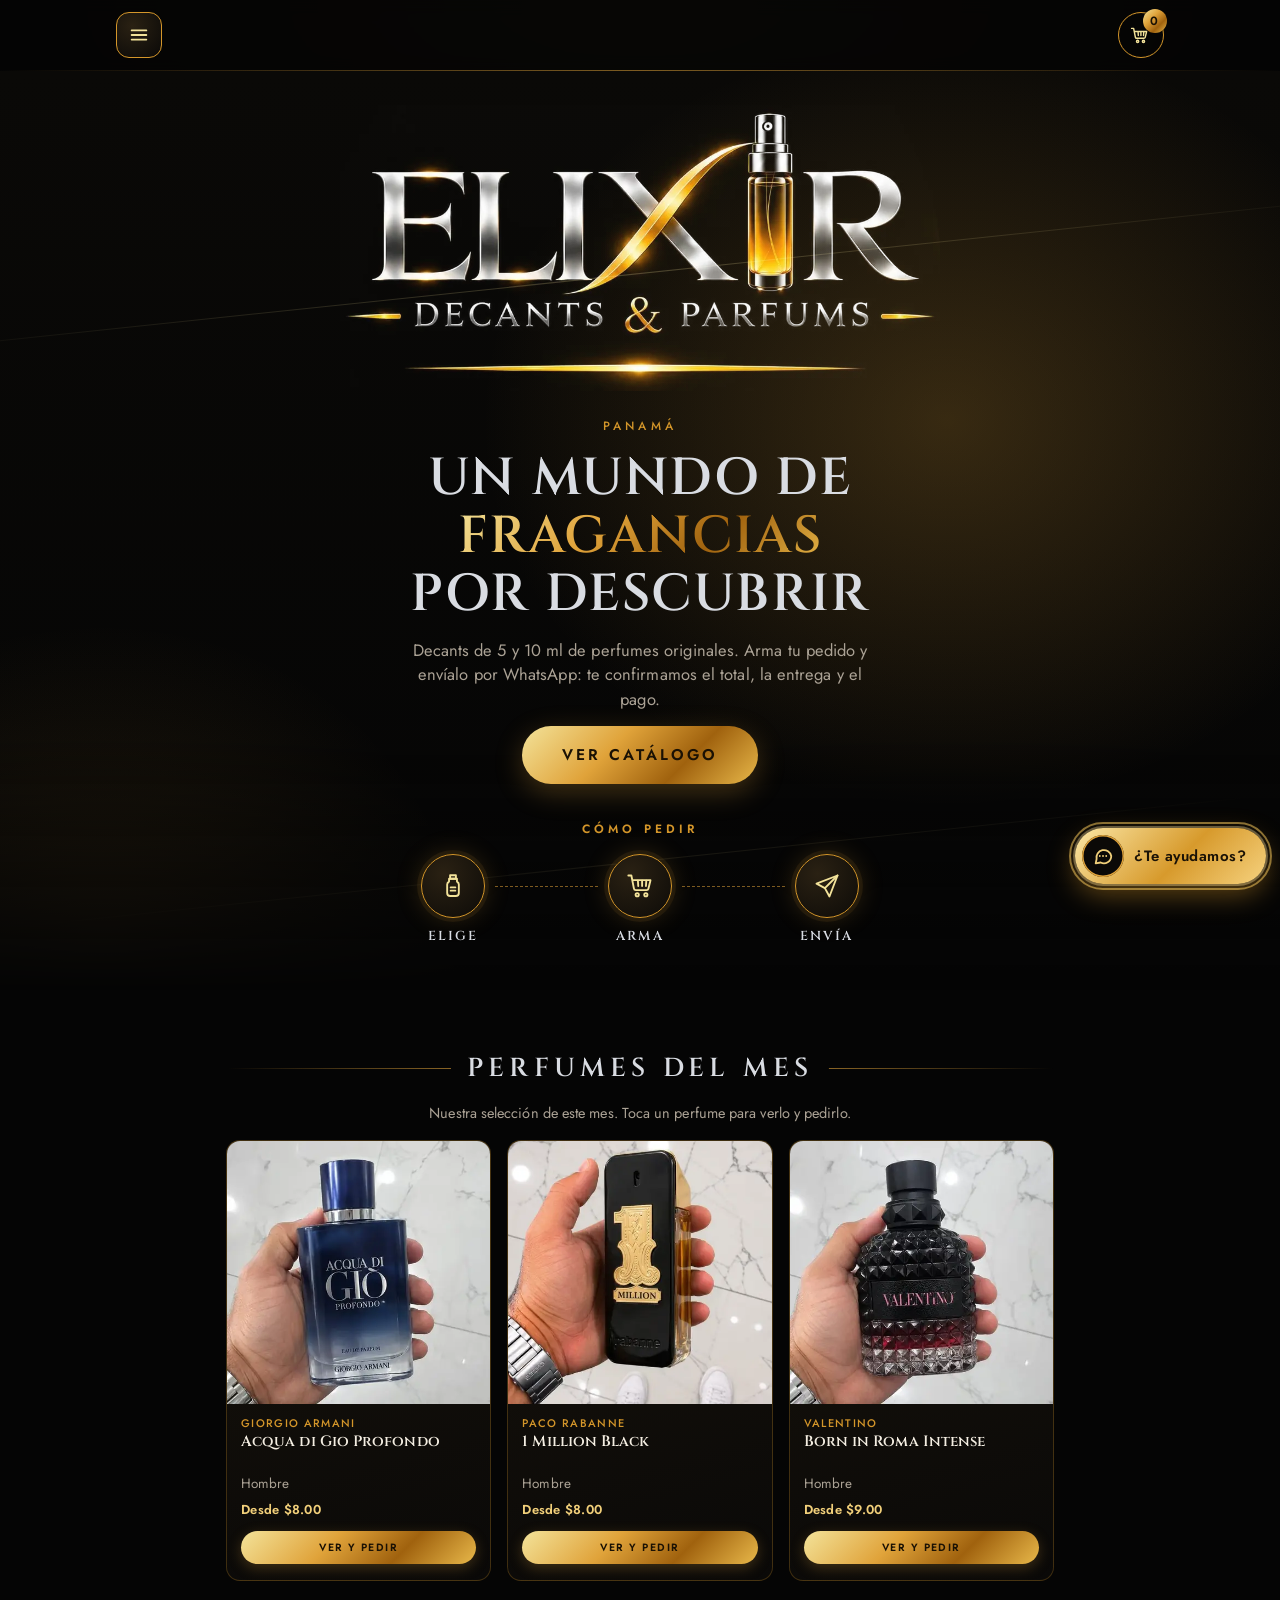
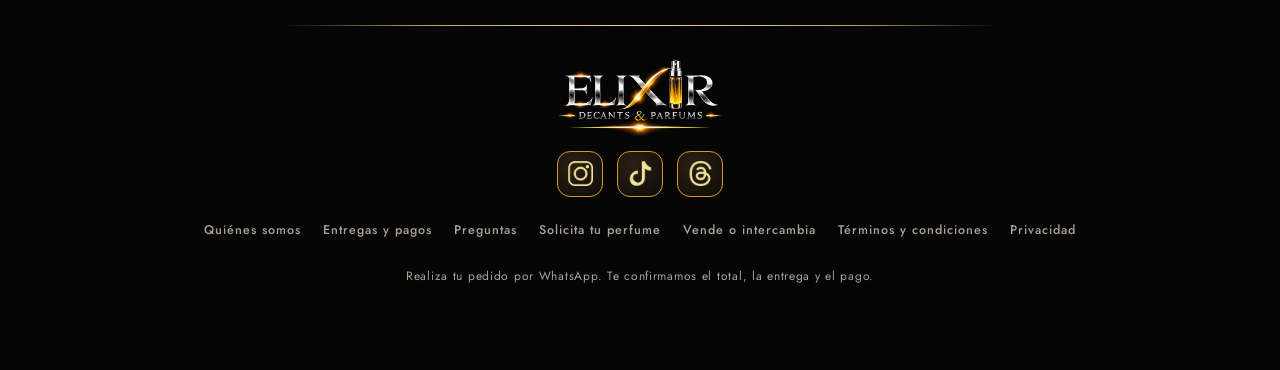
==== commit b4224f65: "Inicio: texto de pago" ====
--- a/index.html
+++ b/index.html
@@ -41,7 +41,7 @@
         <div class="hero-copy">
           <p class="kick">Panamá</p>
           <h1>Un mundo de <em>fragancias</em> por descubrir</h1>
-          <p class="lead">Decants de 5 y 10 ml de perfumes originales. Arma tu pedido y envíalo por WhatsApp: te confirmamos el total y la entrega, y pagas contra entrega.</p>
+          <p class="lead">Decants de 5 y 10 ml de perfumes originales. Arma tu pedido y envíalo por WhatsApp: te confirmamos el total, la entrega y el pago.</p>
           <a class="cta" href="catalogo.html">Ver catálogo</a>
         </div>
         <div class="how">
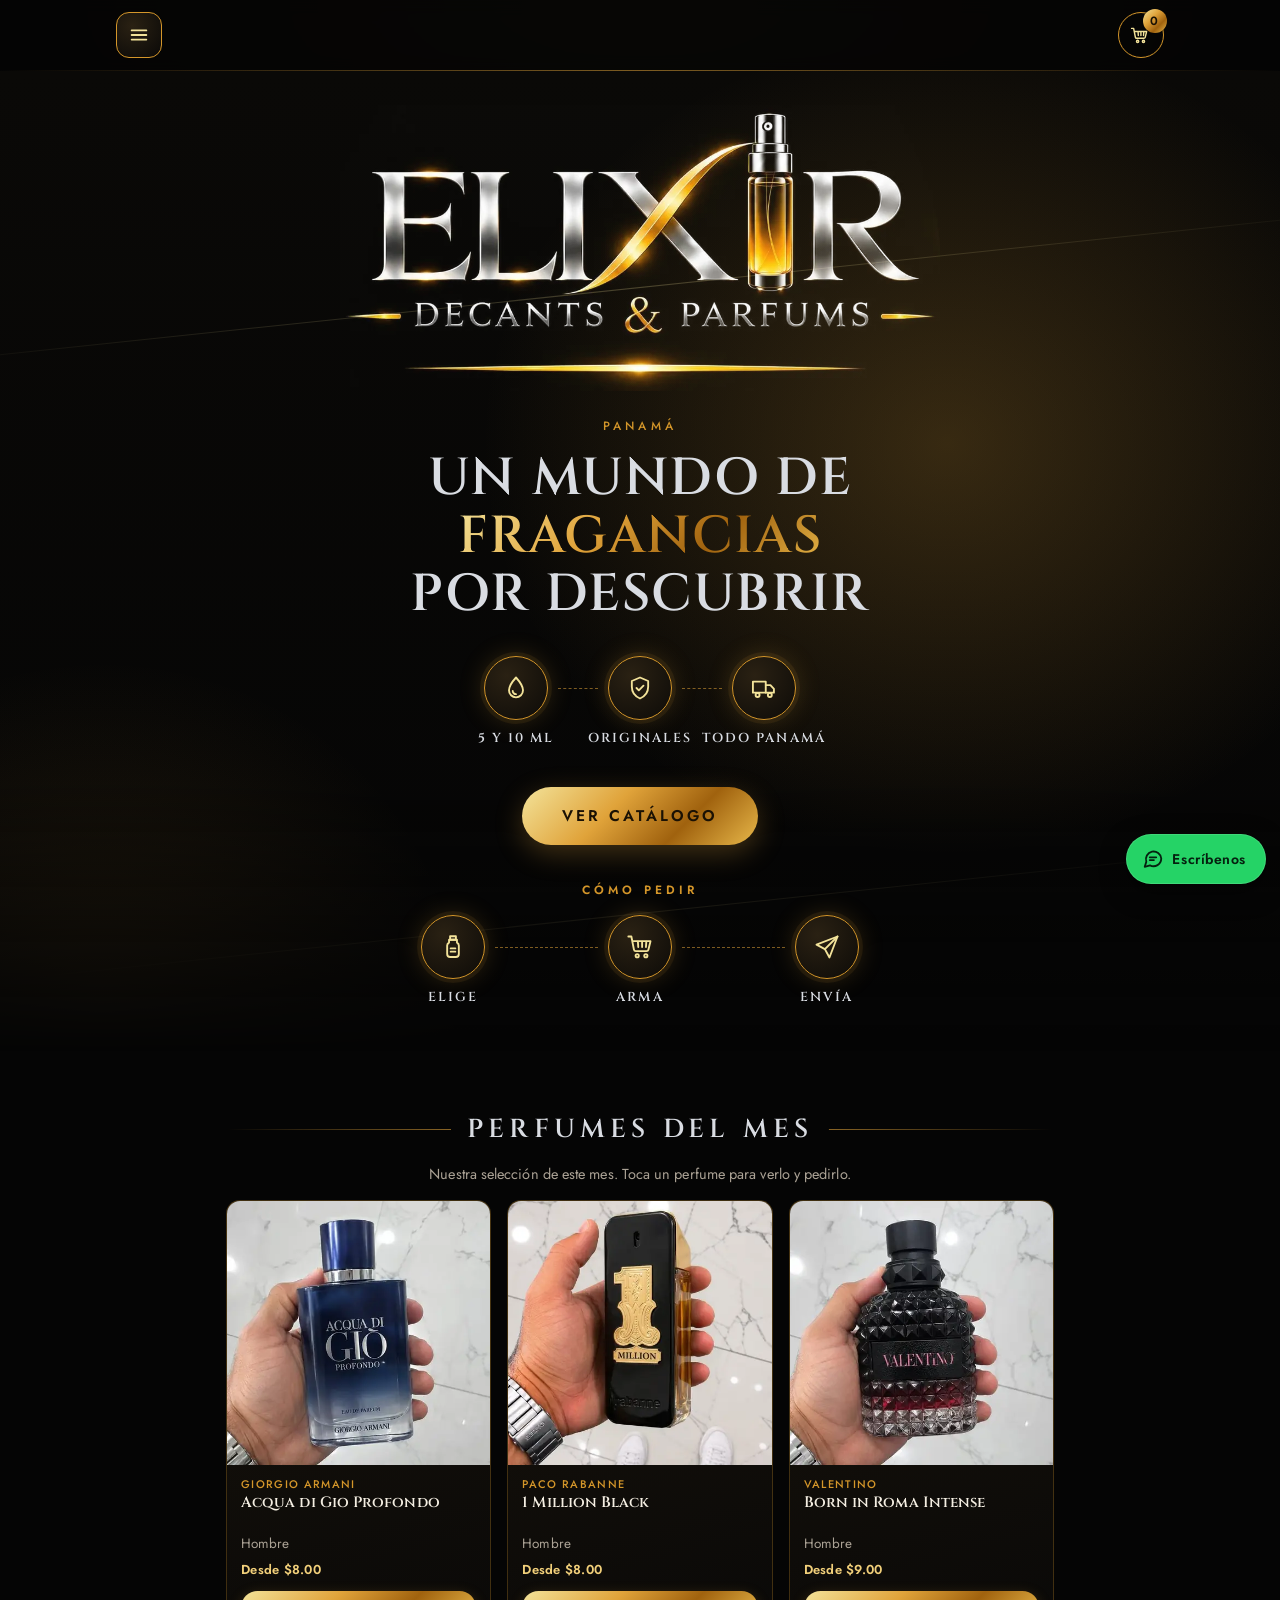
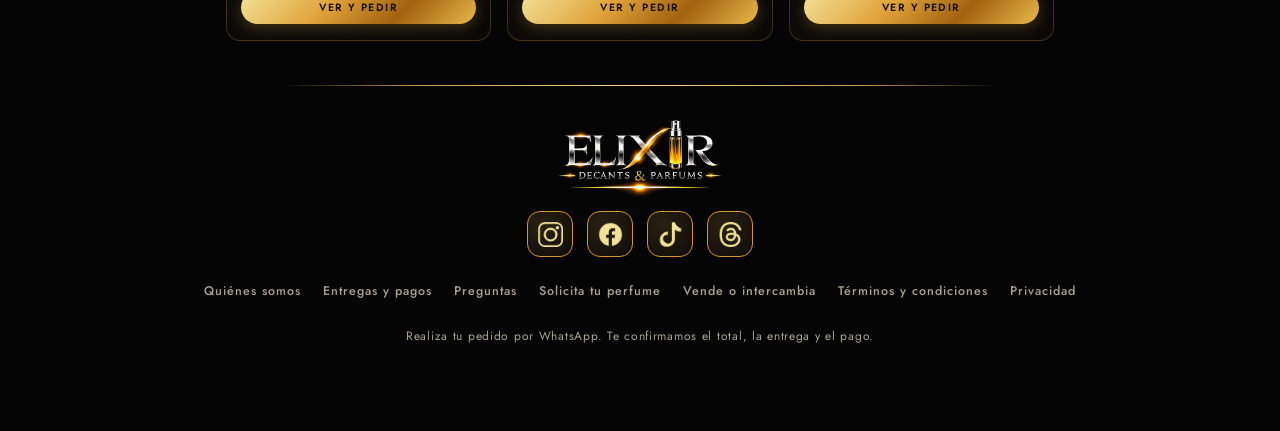
==== commit c31b3dfc: "Inicio: texto del hero con iconos" ====
--- a/index.html
+++ b/index.html
@@ -29,6 +29,7 @@
 <link href="https://fonts.googleapis.com/css2?family=Cinzel:wght@500;600;700&family=Jost:wght@400;500;600&display=swap" rel="stylesheet">
 <link rel="stylesheet" href="assets/app.css?v=14">
 <link rel="stylesheet" href="assets/vitrina.css?v=5">
+<style>.hero-copy .feats{margin:18px auto 26px}.hero-copy .feats b{white-space:nowrap}</style>
 </head>
 <body data-page="inicio">
 <noscript><p style="padding:24px">Activa JavaScript para ver el catálogo y armar tu pedido. Páginas: <a href="index.html">Inicio</a> · <a href="catalogo.html">Catálogo</a> · <a href="promo.html">Promo</a> · <a href="quienes-somos.html">Quiénes somos</a> · <a href="entregas.html">Entregas y pagos</a> · <a href="preguntas-frecuentes.html">Preguntas</a></p></noscript>
@@ -41,7 +42,7 @@
         <div class="hero-copy">
           <p class="kick">Panamá</p>
           <h1>Un mundo de <em>fragancias</em> por descubrir</h1>
-          <p class="lead">Decants de 5 y 10 ml de perfumes originales. Arma tu pedido y envíalo por WhatsApp: te confirmamos el total, la entrega y el pago.</p>
+          <ul class="steps2 feats" aria-label="Lo que ofrecemos"><li><span class="si" aria-hidden="true"><svg viewBox="0 0 24 24" fill="none" stroke="currentColor" stroke-width="1.6" stroke-linecap="round" stroke-linejoin="round"><path d="M12 3s-6 6.6-6 11a6 6 0 0 0 12 0c0-4.4-6-11-6-11z"/><path d="M9.2 14.5a2.8 2.8 0 0 0 2.8 2.8"/></svg></span><b>5 y 10 ml</b><span class="sr">Decants de 5 y 10 ml.</span></li><li><span class="si" aria-hidden="true"><svg viewBox="0 0 24 24" fill="none" stroke="currentColor" stroke-width="1.6" stroke-linecap="round" stroke-linejoin="round"><path d="M12 3l7 3v5c0 4.5-3 8.3-7 10-4-1.7-7-5.5-7-10V6z"/><path d="M9 12l2 2 4-4"/></svg></span><b>Originales</b><span class="sr">Perfumes 100 % originales.</span></li><li><span class="si" aria-hidden="true"><svg viewBox="0 0 24 24" fill="none" stroke="currentColor" stroke-width="1.6" stroke-linecap="round" stroke-linejoin="round"><path d="M2.5 6.5h11v9.5h-11z"/><path d="M13.5 9.5h4l3 3.2v3.3h-7"/><circle cx="6.5" cy="18" r="1.7"/><circle cx="17" cy="18" r="1.7"/></svg></span><b>Todo Panamá</b><span class="sr">Entregas en todo Panamá; te confirmamos el total, la entrega y el pago por WhatsApp.</span></li></ul>
           <a class="cta" href="catalogo.html">Ver catálogo</a>
         </div>
         <div class="how">
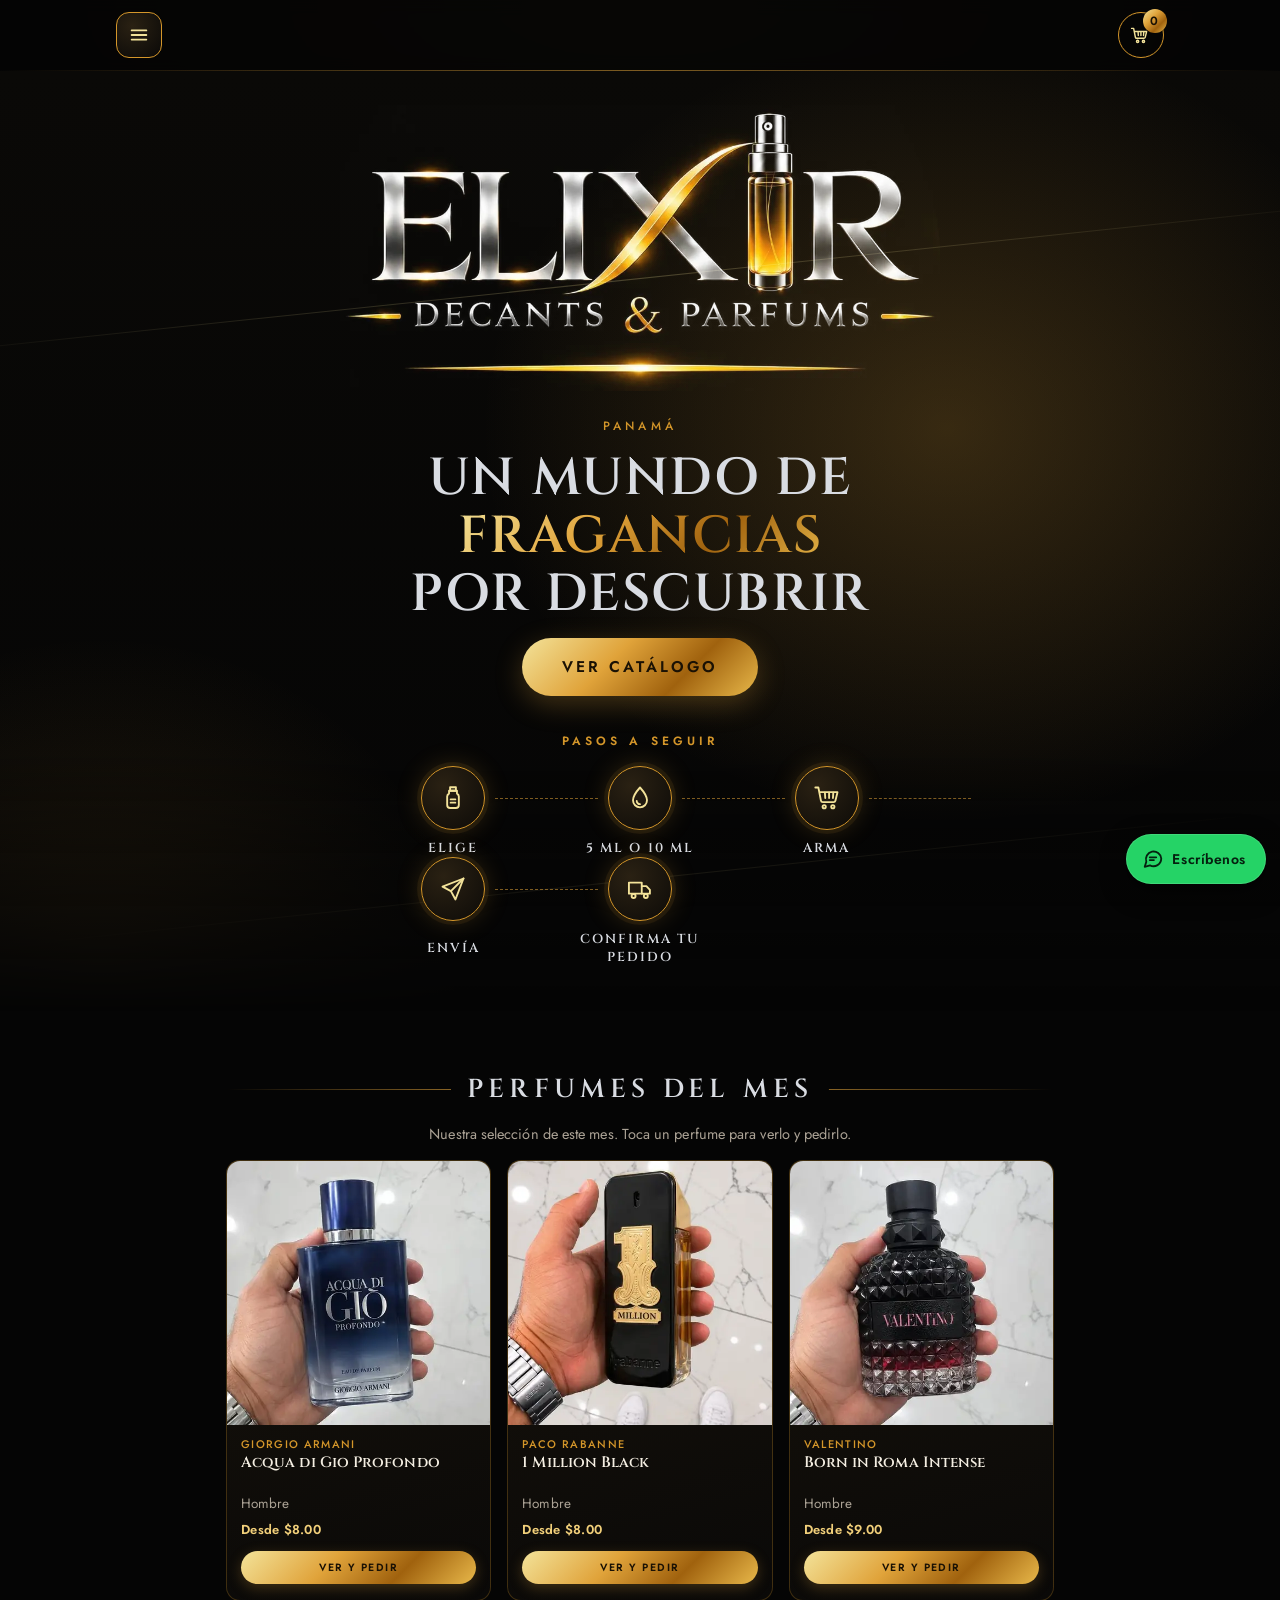
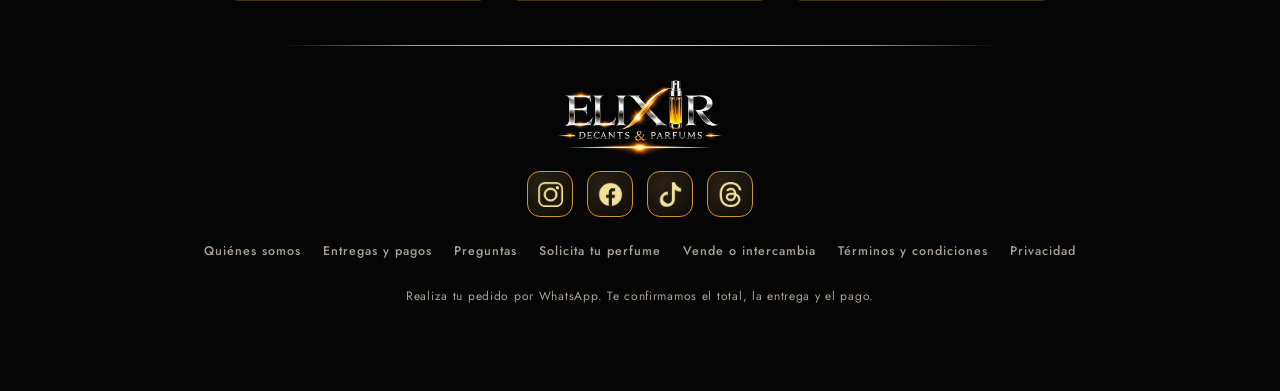
==== commit 182e15cb: "Inicio: Pasos a seguir en 5 pasos" ====
--- a/index.html
+++ b/index.html
@@ -29,7 +29,6 @@
 <link href="https://fonts.googleapis.com/css2?family=Cinzel:wght@500;600;700&family=Jost:wght@400;500;600&display=swap" rel="stylesheet">
 <link rel="stylesheet" href="assets/app.css?v=14">
 <link rel="stylesheet" href="assets/vitrina.css?v=5">
-<style>.hero-copy .feats{margin:18px auto 26px}.hero-copy .feats b{white-space:nowrap}</style>
 </head>
 <body data-page="inicio">
 <noscript><p style="padding:24px">Activa JavaScript para ver el catálogo y armar tu pedido. Páginas: <a href="index.html">Inicio</a> · <a href="catalogo.html">Catálogo</a> · <a href="promo.html">Promo</a> · <a href="quienes-somos.html">Quiénes somos</a> · <a href="entregas.html">Entregas y pagos</a> · <a href="preguntas-frecuentes.html">Preguntas</a></p></noscript>
@@ -42,15 +41,17 @@
         <div class="hero-copy">
           <p class="kick">Panamá</p>
           <h1>Un mundo de <em>fragancias</em> por descubrir</h1>
-          <ul class="steps2 feats" aria-label="Lo que ofrecemos"><li><span class="si" aria-hidden="true"><svg viewBox="0 0 24 24" fill="none" stroke="currentColor" stroke-width="1.6" stroke-linecap="round" stroke-linejoin="round"><path d="M12 3s-6 6.6-6 11a6 6 0 0 0 12 0c0-4.4-6-11-6-11z"/><path d="M9.2 14.5a2.8 2.8 0 0 0 2.8 2.8"/></svg></span><b>5 y 10 ml</b><span class="sr">Decants de 5 y 10 ml.</span></li><li><span class="si" aria-hidden="true"><svg viewBox="0 0 24 24" fill="none" stroke="currentColor" stroke-width="1.6" stroke-linecap="round" stroke-linejoin="round"><path d="M12 3l7 3v5c0 4.5-3 8.3-7 10-4-1.7-7-5.5-7-10V6z"/><path d="M9 12l2 2 4-4"/></svg></span><b>Originales</b><span class="sr">Perfumes 100 % originales.</span></li><li><span class="si" aria-hidden="true"><svg viewBox="0 0 24 24" fill="none" stroke="currentColor" stroke-width="1.6" stroke-linecap="round" stroke-linejoin="round"><path d="M2.5 6.5h11v9.5h-11z"/><path d="M13.5 9.5h4l3 3.2v3.3h-7"/><circle cx="6.5" cy="18" r="1.7"/><circle cx="17" cy="18" r="1.7"/></svg></span><b>Todo Panamá</b><span class="sr">Entregas en todo Panamá; te confirmamos el total, la entrega y el pago por WhatsApp.</span></li></ul>
+          
           <a class="cta" href="catalogo.html">Ver catálogo</a>
         </div>
         <div class="how">
-          <h2 class="how-t" id="how-title">Cómo pedir</h2>
-          <ol class="steps2" aria-labelledby="how-title">
+          <h2 class="how-t" id="how-title">Pasos a seguir</h2>
+          <ol class="steps2 five" aria-labelledby="how-title">
             <li><span class="si" aria-hidden="true"><svg viewBox="0 0 24 24" fill="none" stroke="currentColor" stroke-width="1.6" stroke-linecap="round" stroke-linejoin="round"><path d="M9.5 2.8h5v3h-5z"/><path d="M8.6 5.8h6.8v2.4c1 .5 1.6 1.4 1.6 2.6V18a2.6 2.6 0 0 1-2.6 2.6H9.6A2.6 2.6 0 0 1 7 18v-7.2c0-1.2.6-2.1 1.6-2.6z"/><path d="M10 13.2h4M10 16h4"/></svg></span><b>Elige</b><span class="sr">Selecciona tu fragancia y tamaño.</span></li>
+            <li><span class="si" aria-hidden="true"><svg viewBox="0 0 24 24" fill="none" stroke="currentColor" stroke-width="1.6" stroke-linecap="round" stroke-linejoin="round"><path d="M12 3s-6 6.6-6 11a6 6 0 0 0 12 0c0-4.4-6-11-6-11z"/><path d="M9.2 14.5a2.8 2.8 0 0 0 2.8 2.8"/></svg></span><b>5 ml o 10 ml</b><span class="sr">Escoge el tamaño de tu decant.</span></li>
             <li><span class="si" aria-hidden="true"><svg viewBox="0 0 24 24" fill="none" stroke="currentColor" stroke-width="1.6" stroke-linecap="round" stroke-linejoin="round"><path d="M2 3h2.6l2.2 11.2a1.6 1.6 0 0 0 1.6 1.3h9.2a1.6 1.6 0 0 0 1.6-1.2L21 7H5.4"/><path d="M10.2 7.4l.3 4.6M13.8 7.4v4.6M17.4 7.4l-.3 4.6"/><circle cx="9.6" cy="19.5" r="1.4"/><circle cx="17" cy="19.5" r="1.4"/></svg></span><b>Arma</b><span class="sr">Revisa tu pedido y completa tus datos.</span></li>
             <li><span class="si" aria-hidden="true"><svg viewBox="0 0 24 24" fill="none" stroke="currentColor" stroke-width="1.6" stroke-linecap="round" stroke-linejoin="round"><path d="M21 3 10.2 13.8"/><path d="M21 3l-6.9 18-3.9-7.2L3 10z"/></svg></span><b>Envía</b><span class="sr">Envíalo por WhatsApp y lo confirmamos contigo.</span></li>
+            <li><span class="si" aria-hidden="true"><svg viewBox="0 0 24 24" fill="none" stroke="currentColor" stroke-width="1.6" stroke-linecap="round" stroke-linejoin="round"><path d="M2.5 6.5h11v9.5h-11z"/><path d="M13.5 9.5h4l3 3.2v3.3h-7"/><circle cx="6.5" cy="18" r="1.7"/><circle cx="17" cy="18" r="1.7"/></svg></span><b>Confirma tu pedido</b><span class="sr">Te confirmamos el total, la entrega y el pago.</span></li>
           </ol>
         </div>
       </div>
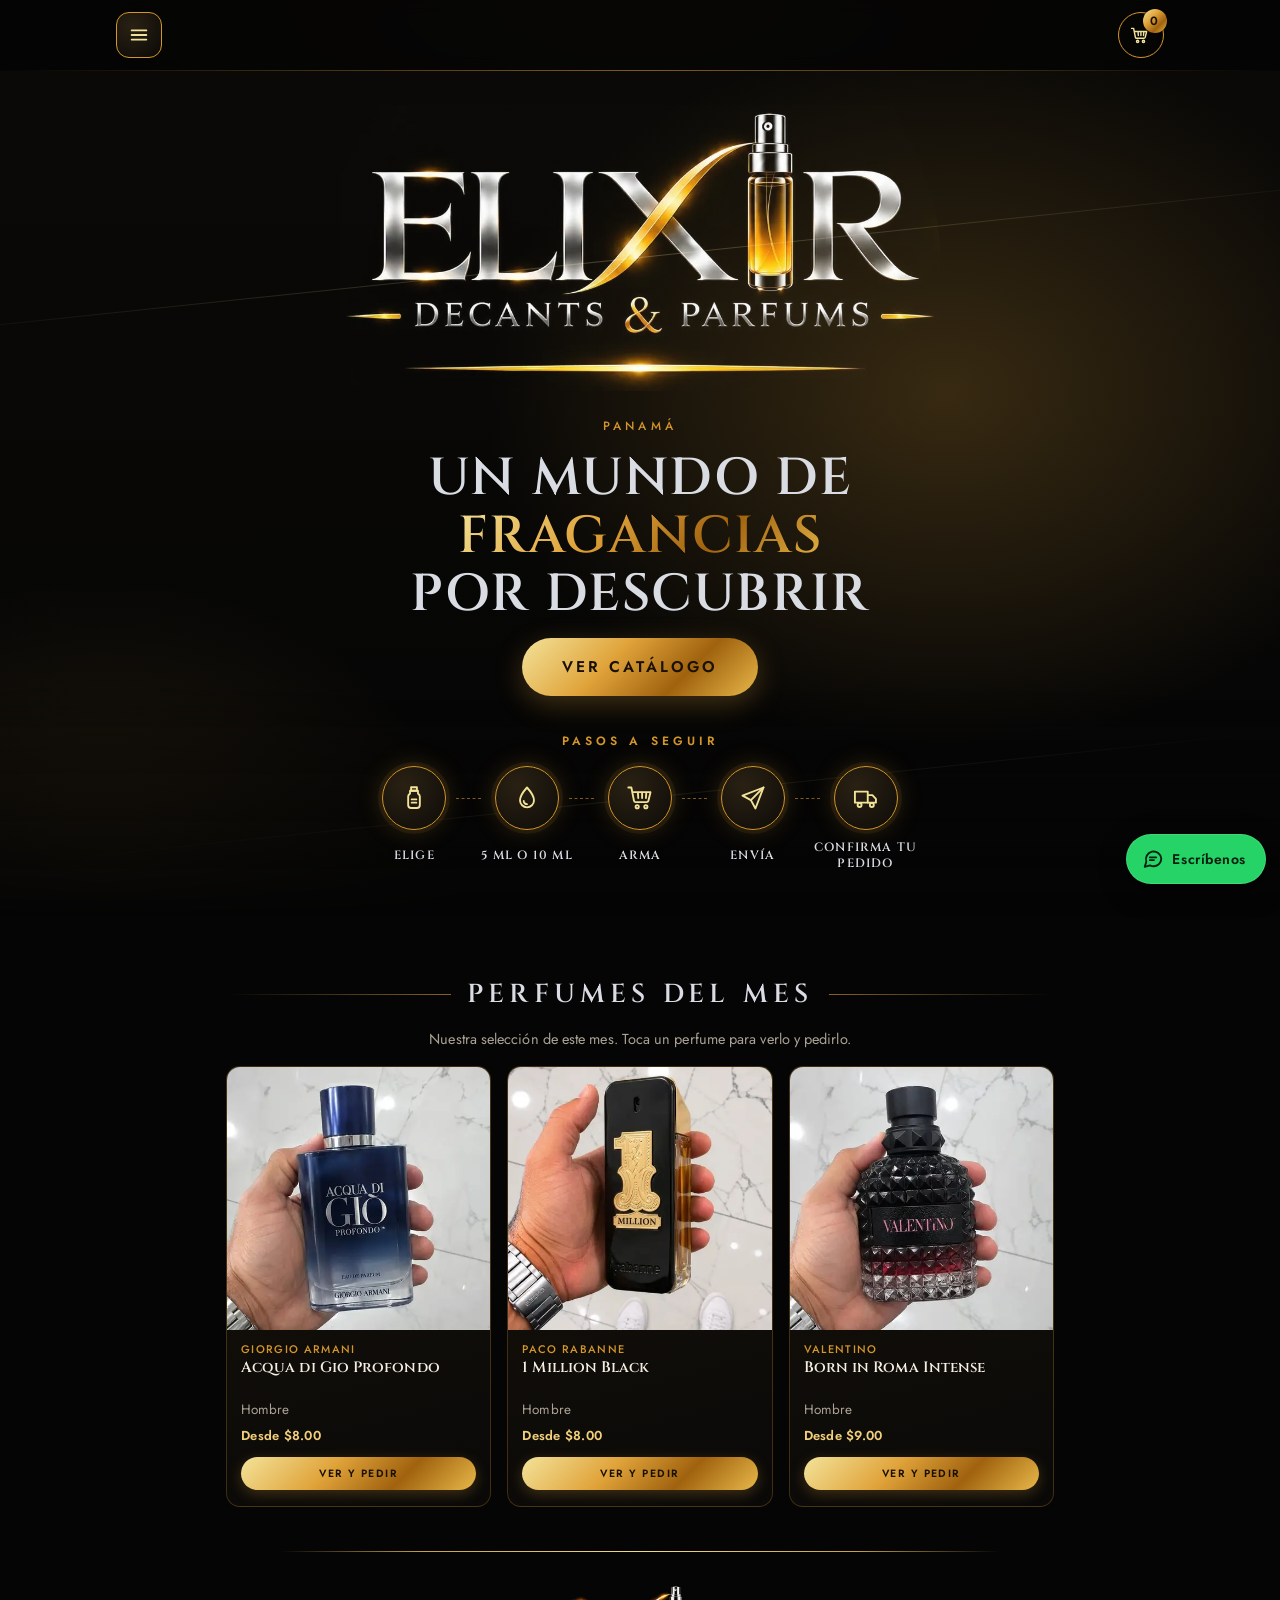
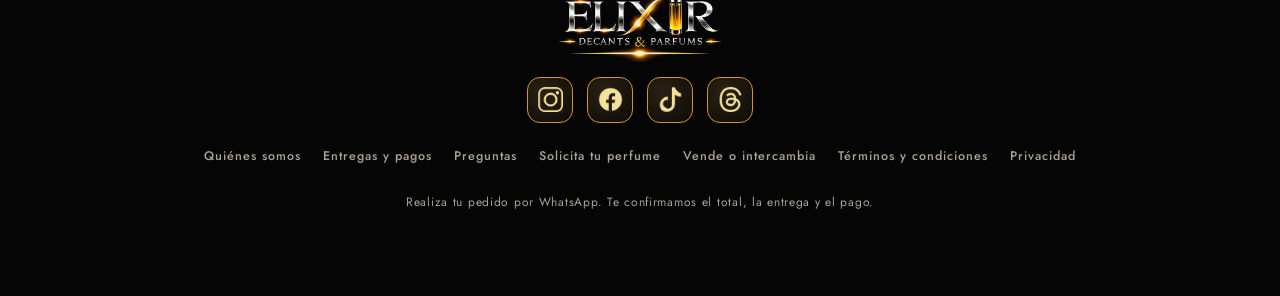
==== commit 24db8259: "Pasos a seguir: 5 en una fila" ====
--- a/index.html
+++ b/index.html
@@ -29,6 +29,7 @@
 <link href="https://fonts.googleapis.com/css2?family=Cinzel:wght@500;600;700&family=Jost:wght@400;500;600&display=swap" rel="stylesheet">
 <link rel="stylesheet" href="assets/app.css?v=14">
 <link rel="stylesheet" href="assets/vitrina.css?v=5">
+<style>.steps2.five{grid-template-columns:repeat(5,1fr);column-gap:4px}.steps2.five b{font-size:12px;letter-spacing:.1em;line-height:1.35}@media(max-width:600px){.steps2.five .si{width:50px;height:50px}.steps2.five .si svg{width:22px;height:22px}.steps2.five li:not(:last-child)::after{top:25px;left:calc(50% + 29px);width:calc(100% - 58px)}.steps2.five b{font-size:10px;letter-spacing:.06em}}</style>
 </head>
 <body data-page="inicio">
 <noscript><p style="padding:24px">Activa JavaScript para ver el catálogo y armar tu pedido. Páginas: <a href="index.html">Inicio</a> · <a href="catalogo.html">Catálogo</a> · <a href="promo.html">Promo</a> · <a href="quienes-somos.html">Quiénes somos</a> · <a href="entregas.html">Entregas y pagos</a> · <a href="preguntas-frecuentes.html">Preguntas</a></p></noscript>
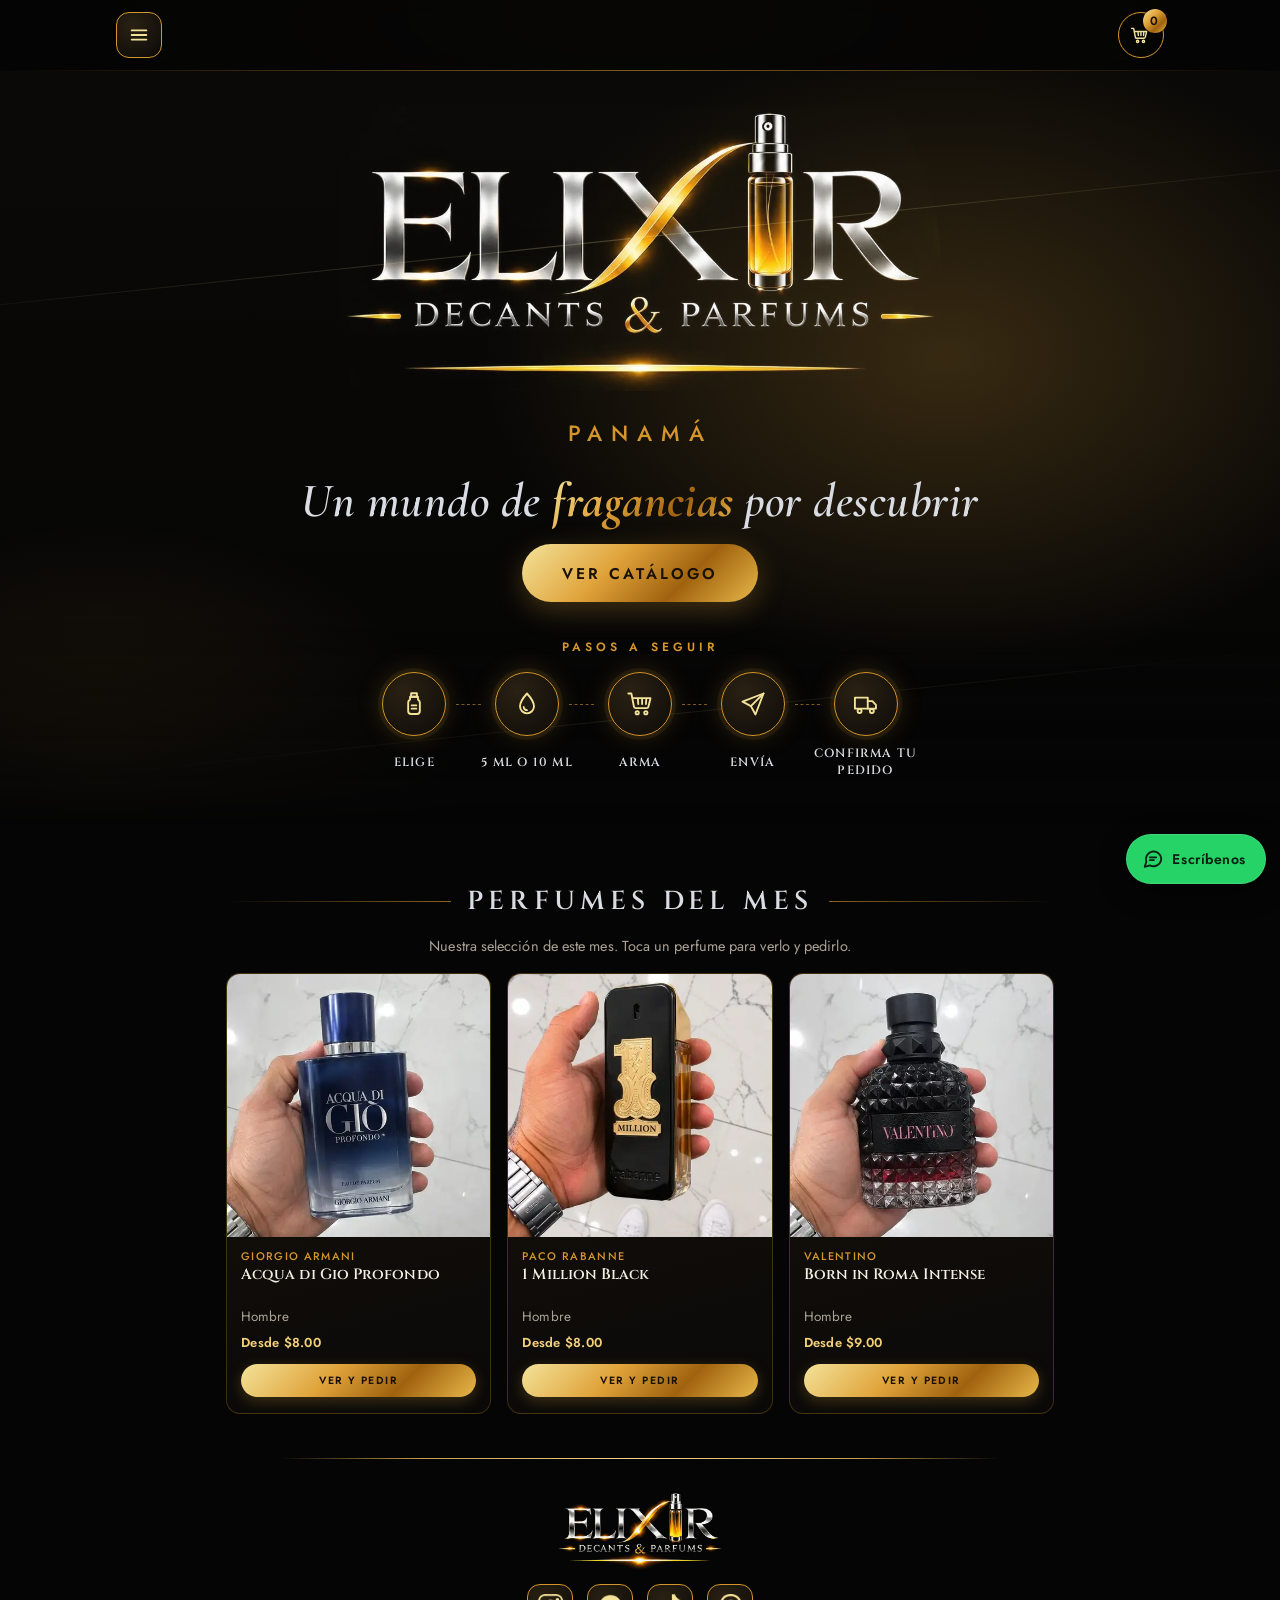
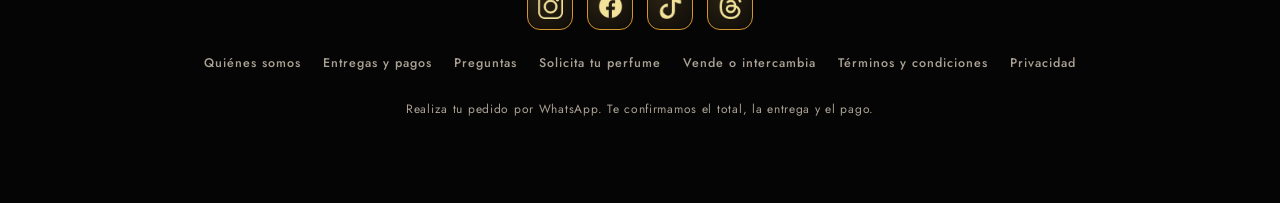
==== commit 54620ba5: "Inicio: eslogan en cursiva y Panama mas grande" ====
--- a/index.html
+++ b/index.html
@@ -30,6 +30,9 @@
 <link rel="stylesheet" href="assets/app.css?v=14">
 <link rel="stylesheet" href="assets/vitrina.css?v=5">
 <style>.steps2.five{grid-template-columns:repeat(5,1fr);column-gap:4px}.steps2.five b{font-size:12px;letter-spacing:.1em;line-height:1.35}@media(max-width:600px){.steps2.five .si{width:50px;height:50px}.steps2.five .si svg{width:22px;height:22px}.steps2.five li:not(:last-child)::after{top:25px;left:calc(50% + 29px);width:calc(100% - 58px)}.steps2.five b{font-size:10px;letter-spacing:.06em}}</style>
+<link rel="preconnect" href="https://fonts.gstatic.com" crossorigin>
+<link href="https://fonts.googleapis.com/css2?family=Cormorant+Garamond:ital,wght@1,600;1,700&display=swap" rel="stylesheet">
+<style>.hero-copy .kick{font-size:clamp(17px,3.2vw,22px);letter-spacing:.4em;margin-bottom:10px}.hero-copy h1{font:italic 600 clamp(23px,5.6vw,48px)/1.2 "Cormorant Garamond",Georgia,serif;text-transform:none;letter-spacing:.01em;max-width:none}.hero-copy h1 em{font-style:italic;font-weight:700}</style>
 </head>
 <body data-page="inicio">
 <noscript><p style="padding:24px">Activa JavaScript para ver el catálogo y armar tu pedido. Páginas: <a href="index.html">Inicio</a> · <a href="catalogo.html">Catálogo</a> · <a href="promo.html">Promo</a> · <a href="quienes-somos.html">Quiénes somos</a> · <a href="entregas.html">Entregas y pagos</a> · <a href="preguntas-frecuentes.html">Preguntas</a></p></noscript>
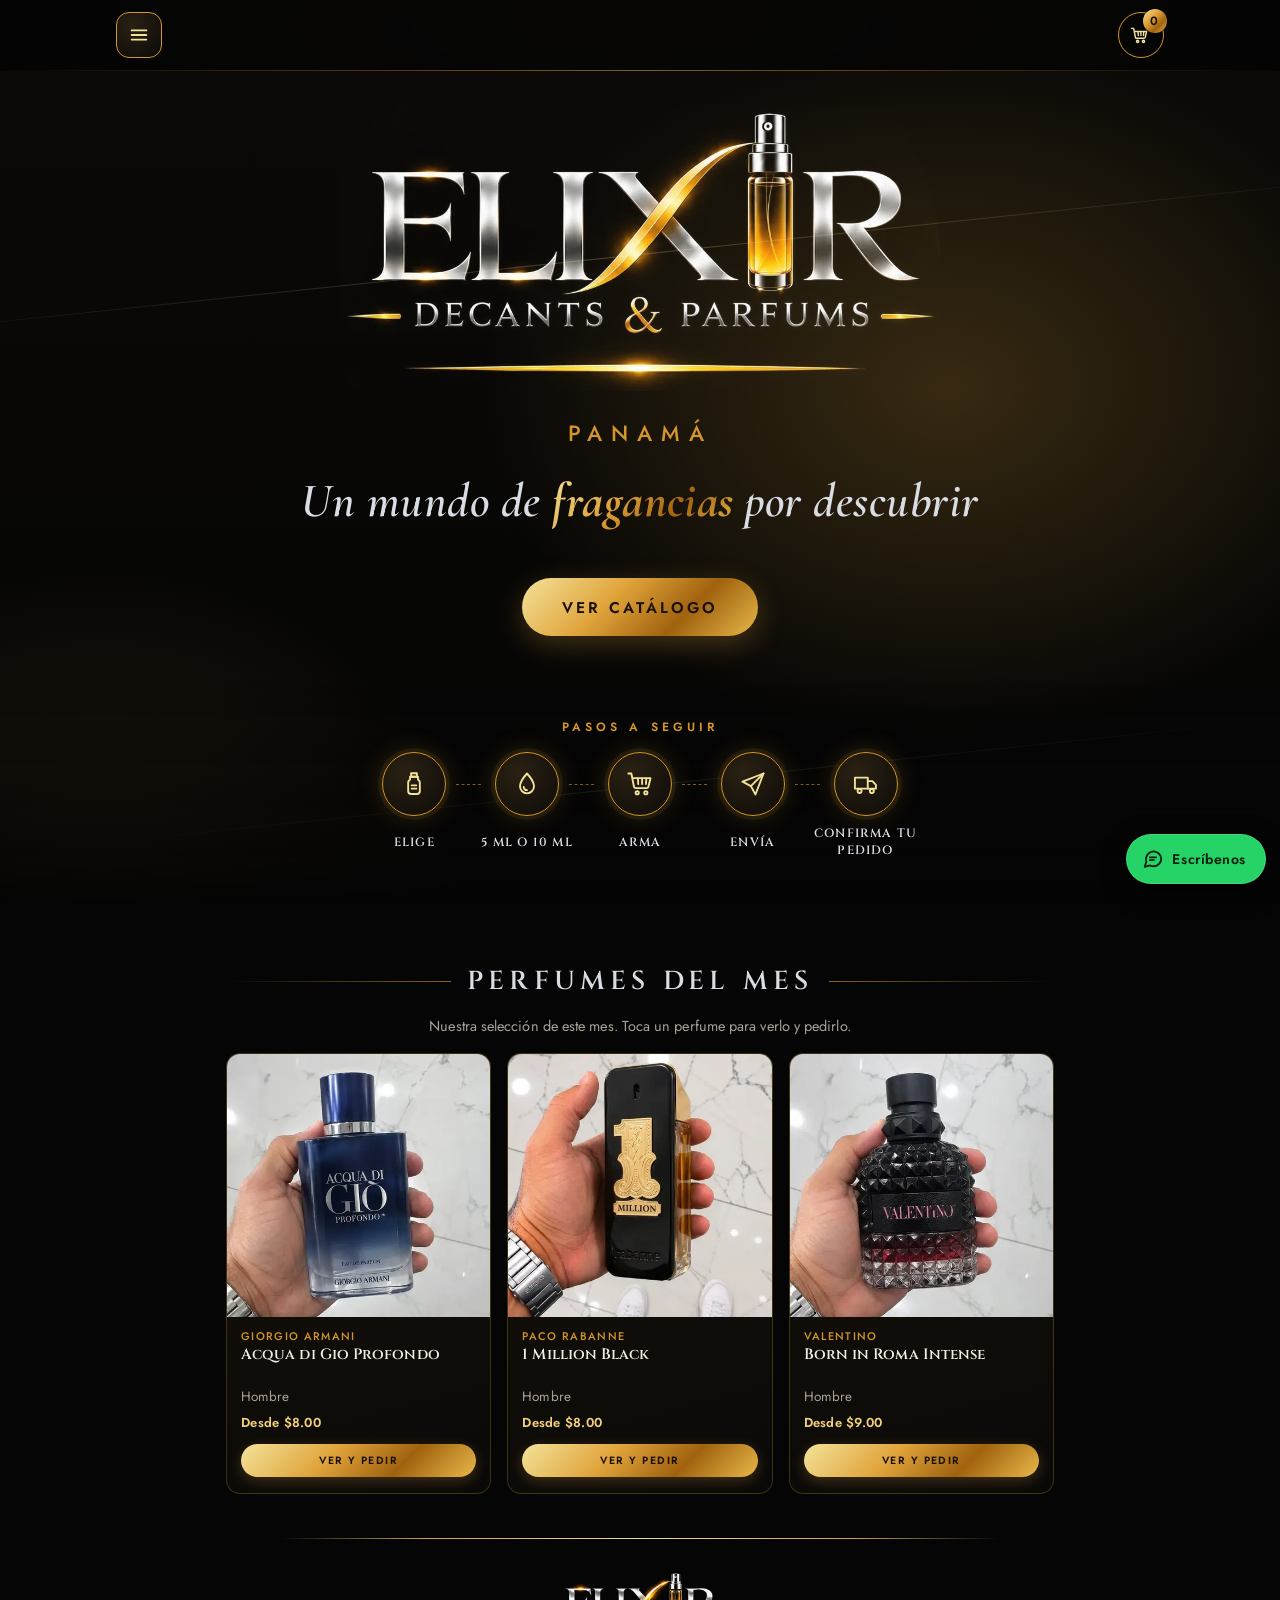
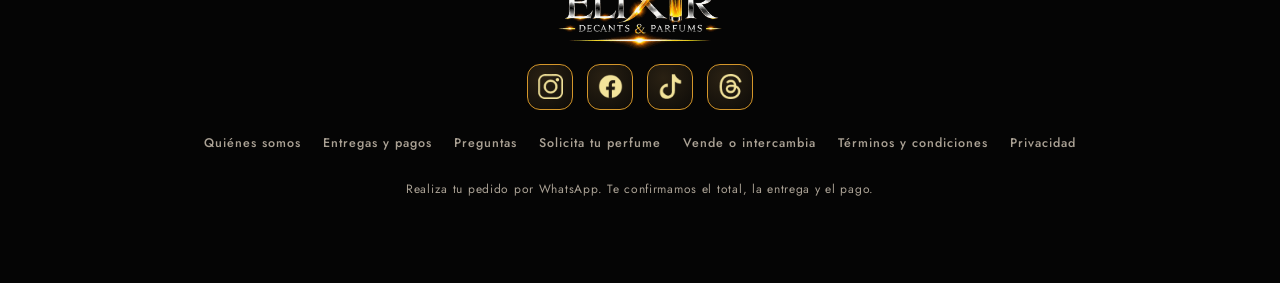
==== commit e0eaacdd: "Inicio: mas espacio alrededor de Ver catalogo" ====
--- a/index.html
+++ b/index.html
@@ -32,7 +32,7 @@
 <style>.steps2.five{grid-template-columns:repeat(5,1fr);column-gap:4px}.steps2.five b{font-size:12px;letter-spacing:.1em;line-height:1.35}@media(max-width:600px){.steps2.five .si{width:50px;height:50px}.steps2.five .si svg{width:22px;height:22px}.steps2.five li:not(:last-child)::after{top:25px;left:calc(50% + 29px);width:calc(100% - 58px)}.steps2.five b{font-size:10px;letter-spacing:.06em}}</style>
 <link rel="preconnect" href="https://fonts.gstatic.com" crossorigin>
 <link href="https://fonts.googleapis.com/css2?family=Cormorant+Garamond:ital,wght@1,600;1,700&display=swap" rel="stylesheet">
-<style>.hero-copy .kick{font-size:clamp(17px,3.2vw,22px);letter-spacing:.4em;margin-bottom:10px}.hero-copy h1{font:italic 600 clamp(23px,5.6vw,48px)/1.2 "Cormorant Garamond",Georgia,serif;text-transform:none;letter-spacing:.01em;max-width:none}.hero-copy h1 em{font-style:italic;font-weight:700}</style>
+<style>.hero-copy .kick{font-size:clamp(17px,3.2vw,22px);letter-spacing:.4em;margin-bottom:10px}.hero-copy h1{font:italic 600 clamp(23px,5.6vw,48px)/1.2 "Cormorant Garamond",Georgia,serif;text-transform:none;letter-spacing:.01em;max-width:none}.hero-copy h1 em{font-style:italic;font-weight:700}.hero-copy h1{margin-bottom:34px}.hero-copy .cta{margin-bottom:22px}.hero .how{margin-top:34px}</style>
 </head>
 <body data-page="inicio">
 <noscript><p style="padding:24px">Activa JavaScript para ver el catálogo y armar tu pedido. Páginas: <a href="index.html">Inicio</a> · <a href="catalogo.html">Catálogo</a> · <a href="promo.html">Promo</a> · <a href="quienes-somos.html">Quiénes somos</a> · <a href="entregas.html">Entregas y pagos</a> · <a href="preguntas-frecuentes.html">Preguntas</a></p></noscript>
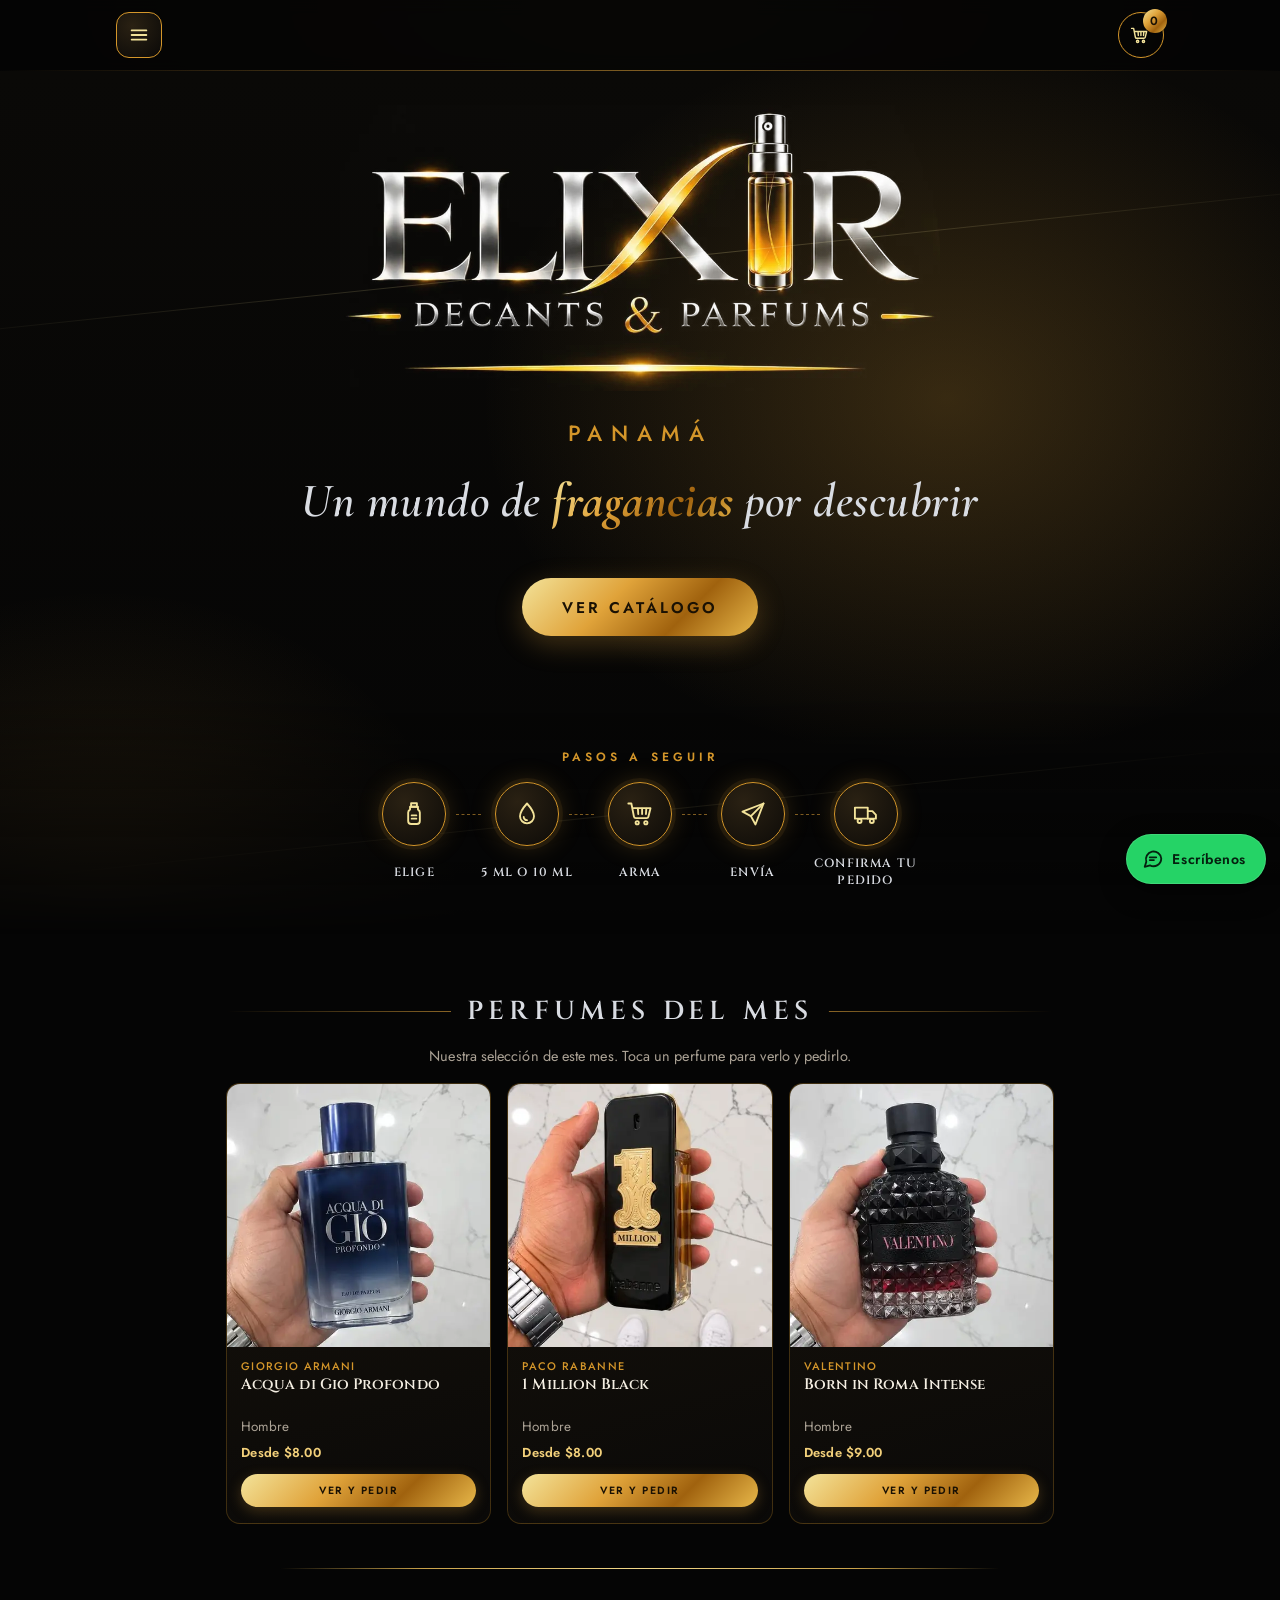
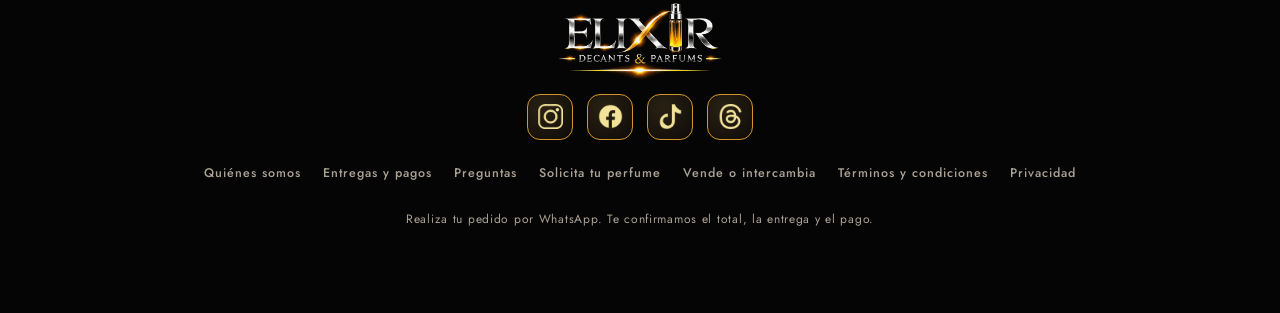
==== commit 76b9268f: "Inicio: bajar Pasos a seguir" ====
--- a/index.html
+++ b/index.html
@@ -32,7 +32,7 @@
 <style>.steps2.five{grid-template-columns:repeat(5,1fr);column-gap:4px}.steps2.five b{font-size:12px;letter-spacing:.1em;line-height:1.35}@media(max-width:600px){.steps2.five .si{width:50px;height:50px}.steps2.five .si svg{width:22px;height:22px}.steps2.five li:not(:last-child)::after{top:25px;left:calc(50% + 29px);width:calc(100% - 58px)}.steps2.five b{font-size:10px;letter-spacing:.06em}}</style>
 <link rel="preconnect" href="https://fonts.gstatic.com" crossorigin>
 <link href="https://fonts.googleapis.com/css2?family=Cormorant+Garamond:ital,wght@1,600;1,700&display=swap" rel="stylesheet">
-<style>.hero-copy .kick{font-size:clamp(17px,3.2vw,22px);letter-spacing:.4em;margin-bottom:10px}.hero-copy h1{font:italic 600 clamp(23px,5.6vw,48px)/1.2 "Cormorant Garamond",Georgia,serif;text-transform:none;letter-spacing:.01em;max-width:none}.hero-copy h1 em{font-style:italic;font-weight:700}.hero-copy h1{margin-bottom:34px}.hero-copy .cta{margin-bottom:22px}.hero .how{margin-top:34px}</style>
+<style>.hero-copy .kick{font-size:clamp(17px,3.2vw,22px);letter-spacing:.4em;margin-bottom:10px}.hero-copy h1{font:italic 600 clamp(23px,5.6vw,48px)/1.2 "Cormorant Garamond",Georgia,serif;text-transform:none;letter-spacing:.01em;max-width:none}.hero-copy h1 em{font-style:italic;font-weight:700}.hero-copy h1{margin-bottom:34px}.hero-copy .cta{margin-bottom:22px}.hero .how{margin-top:64px}</style>
 </head>
 <body data-page="inicio">
 <noscript><p style="padding:24px">Activa JavaScript para ver el catálogo y armar tu pedido. Páginas: <a href="index.html">Inicio</a> · <a href="catalogo.html">Catálogo</a> · <a href="promo.html">Promo</a> · <a href="quienes-somos.html">Quiénes somos</a> · <a href="entregas.html">Entregas y pagos</a> · <a href="preguntas-frecuentes.html">Preguntas</a></p></noscript>
